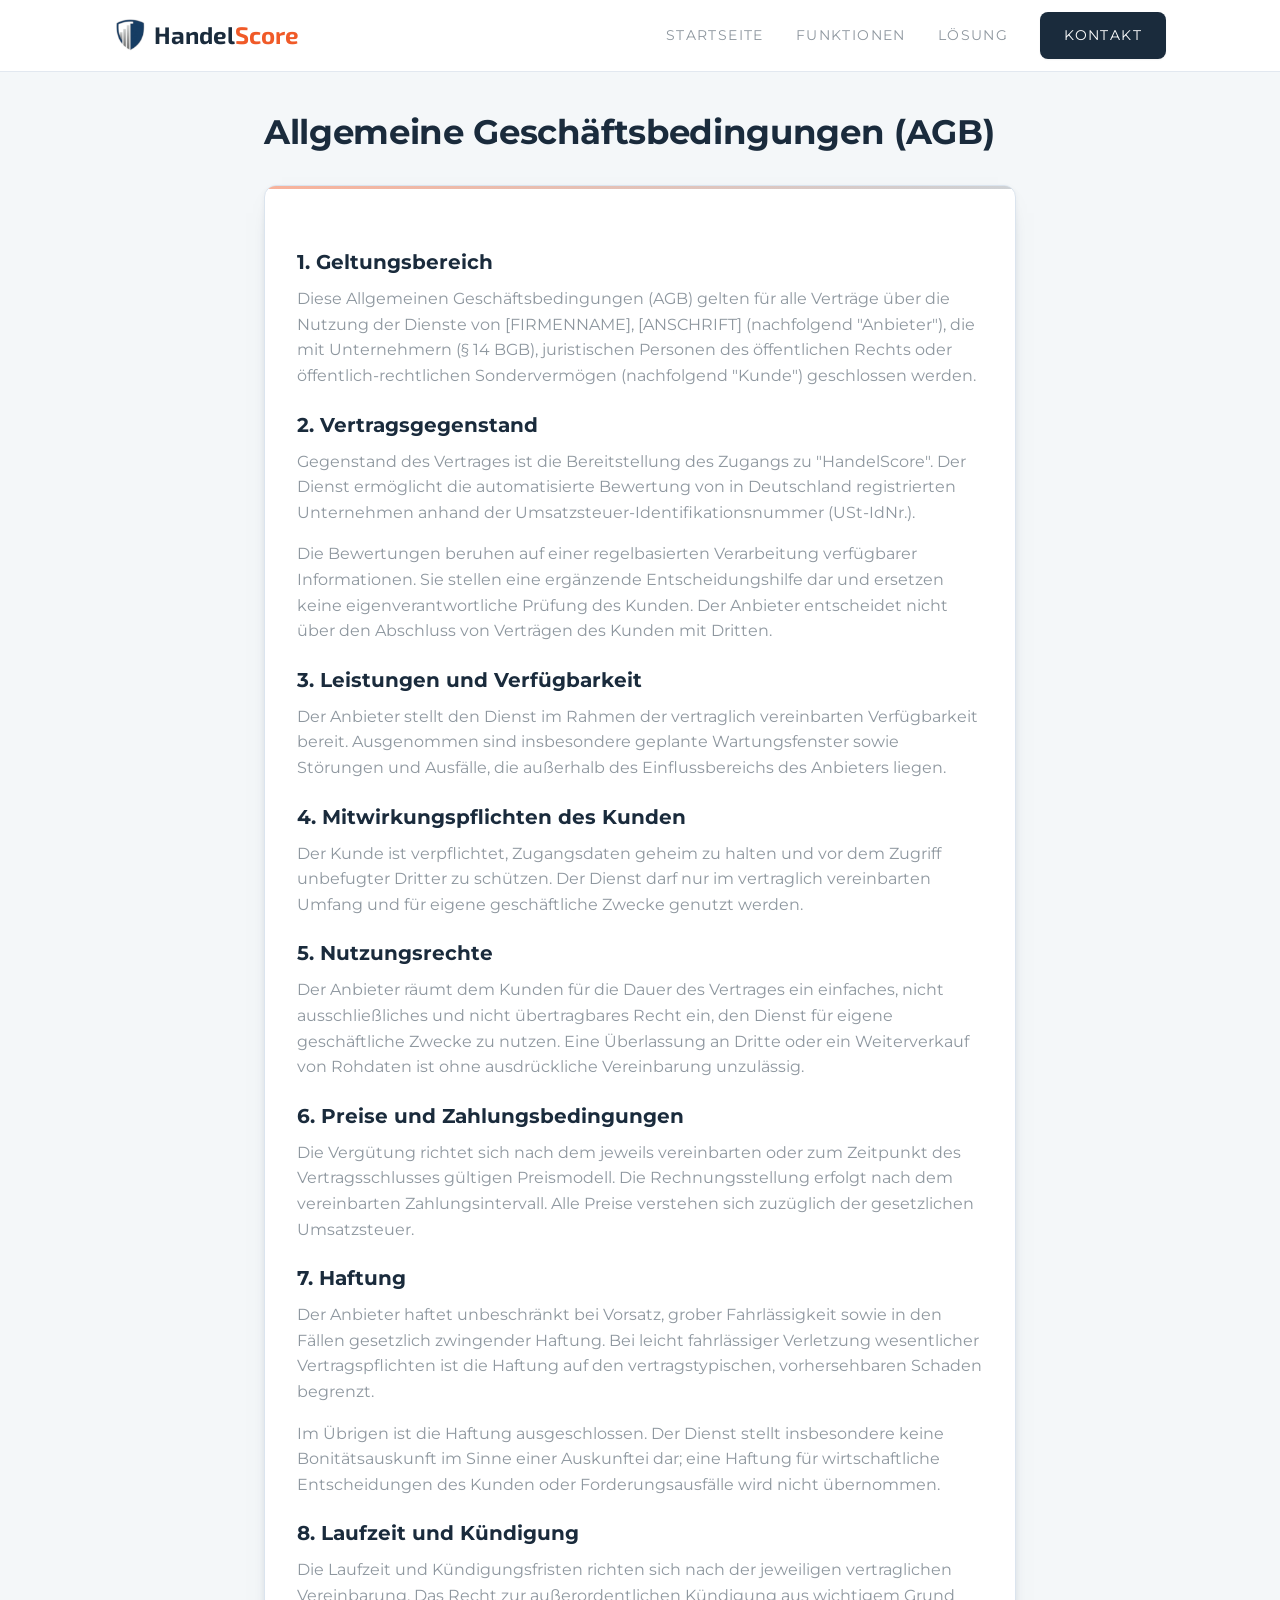
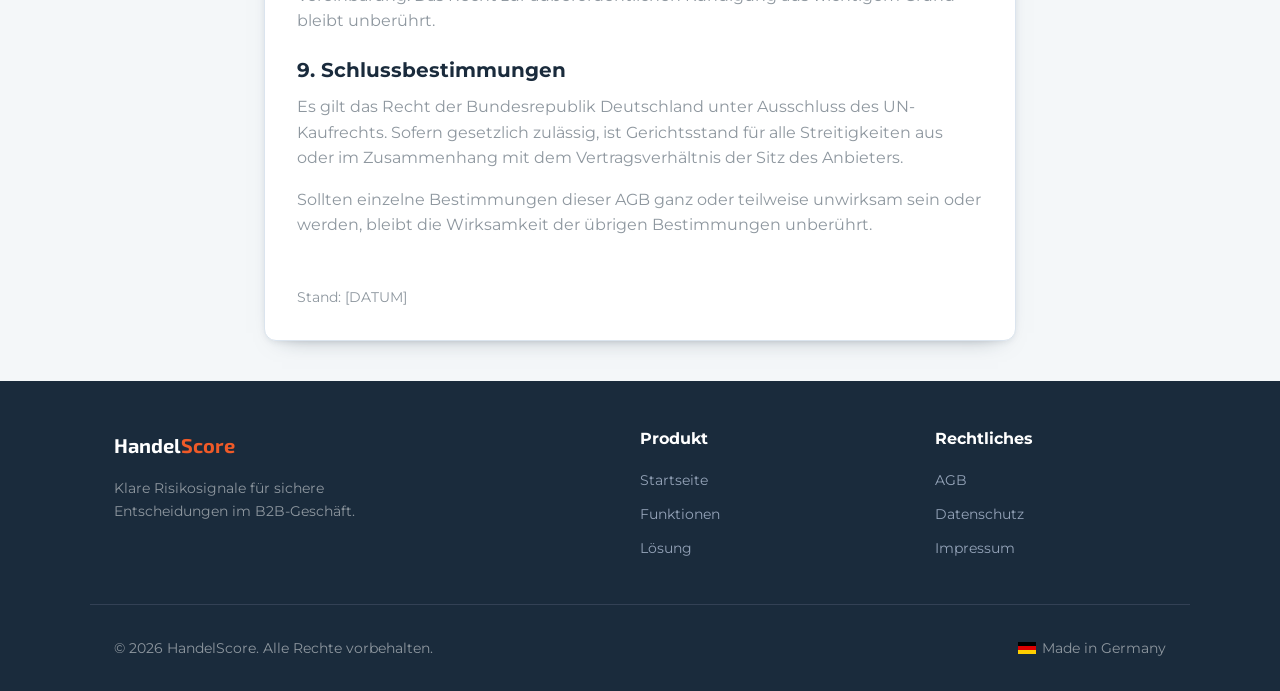
==== agb.html @ fda83859 "Added main content" ====
﻿<!DOCTYPE html>
<html lang="de">

<head>
    <meta charset="UTF-8">
    <meta name="viewport" content="width=device-width, initial-scale=1.0">
    <title>Allgemeine Geschäftsbedingungen | HandelScore</title>
    <link rel="icon" href="favicon.ico" type="image/x-icon">
    <meta name="robots" content="noindex, nofollow">
    <link rel="preconnect" href="https://fonts.googleapis.com">
    <link rel="preconnect" href="https://fonts.gstatic.com" crossorigin>
    <link href="https://fonts.googleapis.com/css2?family=Exo+2:wght@700&family=Montserrat:wght@400;600&display=swap"
        rel="stylesheet">
    <link rel="stylesheet" href="assets/styles.css">
</head>

<body>
    <header class="header">
        <div class="container nav-container">
            <a href="index.html" class="logo">
                <img src="assets/img/logo/logo_bg_m.png" alt="" aria-hidden="true"
                     onerror="this.src=''; this.alt='HandelScore Logo';">
                <span>Handel<span class="brand-accent">Score</span></span>
            </a>
            <nav class="nav-links">
                <a href="index.html">Startseite</a>
                <a href="funktionen.html">Funktionen</a>
                <a href="loesung.html">Lösung</a>
                <a href="kontakt.html" class="btn btn-primary" style="color: white;">Kontakt</a>
            </nav>
        </div>
    </header>

    <main class="container section" style="max-width: 800px;">
        <h1 style="margin-bottom: 2rem; font-size: clamp(1.65rem, 1.9vw + 0.95rem, 2.15rem);">Allgemeine Geschäftsbedingungen (AGB)</h1>

        <div class="card" style="padding: 2rem; background: var(--bg-surface);">

            <h3 style="margin-top: 2rem;">1. Geltungsbereich</h3>
            <p>Diese Allgemeinen Geschäftsbedingungen (AGB) gelten für alle Verträge über die Nutzung der Dienste von
                [FIRMENNAME], [ANSCHRIFT] (nachfolgend "Anbieter"), die mit Unternehmern (§ 14 BGB), juristischen
                Personen des öffentlichen Rechts oder öffentlich-rechtlichen Sondervermögen (nachfolgend "Kunde")
                geschlossen werden.</p>

            <h3 style="margin-top: 1.5rem;">2. Vertragsgegenstand</h3>
            <p>Gegenstand des Vertrages ist die Bereitstellung des Zugangs zu "HandelScore". Der Dienst ermöglicht die
                automatisierte Bewertung von in Deutschland registrierten Unternehmen anhand der
                Umsatzsteuer-Identifikationsnummer (USt-IdNr.).</p>
            <p>Die Bewertungen beruhen auf einer regelbasierten Verarbeitung verfügbarer Informationen. Sie stellen
                eine ergänzende Entscheidungshilfe dar und ersetzen keine eigenverantwortliche Prüfung des Kunden. Der
                Anbieter entscheidet nicht über den Abschluss von Verträgen des Kunden mit Dritten.</p>

            <h3 style="margin-top: 1.5rem;">3. Leistungen und Verfügbarkeit</h3>
            <p>Der Anbieter stellt den Dienst im Rahmen der vertraglich vereinbarten Verfügbarkeit bereit.
                Ausgenommen sind insbesondere geplante Wartungsfenster sowie Störungen und Ausfälle, die außerhalb des
                Einflussbereichs des Anbieters liegen.</p>

            <h3 style="margin-top: 1.5rem;">4. Mitwirkungspflichten des Kunden</h3>
            <p>Der Kunde ist verpflichtet, Zugangsdaten geheim zu halten und vor dem Zugriff unbefugter Dritter zu
                schützen. Der Dienst darf nur im vertraglich vereinbarten Umfang und für eigene geschäftliche Zwecke
                genutzt werden.</p>

            <h3 style="margin-top: 1.5rem;">5. Nutzungsrechte</h3>
            <p>Der Anbieter räumt dem Kunden für die Dauer des Vertrages ein einfaches, nicht ausschließliches und
                nicht übertragbares Recht ein, den Dienst für eigene geschäftliche Zwecke zu nutzen. Eine Überlassung
                an Dritte oder ein Weiterverkauf von Rohdaten ist ohne ausdrückliche Vereinbarung unzulässig.</p>

            <h3 style="margin-top: 1.5rem;">6. Preise und Zahlungsbedingungen</h3>
            <p>Die Vergütung richtet sich nach dem jeweils vereinbarten oder zum Zeitpunkt des Vertragsschlusses
                gültigen Preismodell. Die Rechnungsstellung erfolgt nach dem vereinbarten Zahlungsintervall. Alle
                Preise verstehen sich zuzüglich der gesetzlichen Umsatzsteuer.</p>

            <h3 style="margin-top: 1.5rem;">7. Haftung</h3>
            <p>Der Anbieter haftet unbeschränkt bei Vorsatz, grober Fahrlässigkeit sowie in den Fällen gesetzlich
                zwingender Haftung. Bei leicht fahrlässiger Verletzung wesentlicher Vertragspflichten ist die Haftung
                auf den vertragstypischen, vorhersehbaren Schaden begrenzt.</p>
            <p>Im Übrigen ist die Haftung ausgeschlossen. Der Dienst stellt insbesondere keine Bonitätsauskunft im
                Sinne einer Auskunftei dar; eine Haftung für wirtschaftliche Entscheidungen des Kunden oder
                Forderungsausfälle wird nicht übernommen.</p>

            <h3 style="margin-top: 1.5rem;">8. Laufzeit und Kündigung</h3>
            <p>Die Laufzeit und Kündigungsfristen richten sich nach der jeweiligen vertraglichen Vereinbarung. Das
                Recht zur außerordentlichen Kündigung aus wichtigem Grund bleibt unberührt.</p>

            <h3 style="margin-top: 1.5rem;">9. Schlussbestimmungen</h3>
            <p>Es gilt das Recht der Bundesrepublik Deutschland unter Ausschluss des UN-Kaufrechts. Sofern gesetzlich
                zulässig, ist Gerichtsstand für alle Streitigkeiten aus oder im Zusammenhang mit dem Vertragsverhältnis
                der Sitz des Anbieters.</p>
            <p>Sollten einzelne Bestimmungen dieser AGB ganz oder teilweise unwirksam sein oder werden, bleibt die
                Wirksamkeit der übrigen Bestimmungen unberührt.</p>

            <p style="margin-top: 3rem; color: var(--text-muted); font-size: 0.875rem;">Stand: [DATUM]</p>
        </div>
    </main>

    <footer class="footer">
        <div class="container footer-grid">
            <div>
                <a href="index.html" class="footer-logo">
                    <span>Handel<span class="brand-accent">Score</span></span>
                </a>
                <p style="max-width: 300px;">Klare Risikosignale für sichere Entscheidungen im B2B-Geschäft.</p>
            </div>
            <div>
                <h4>Produkt</h4>
                <ul>
                    <li><a href="index.html">Startseite</a></li>
                    <li><a href="funktionen.html">Funktionen</a></li>
                    <li><a href="loesung.html">Lösung</a></li>
                </ul>
            </div>
            <div>
                <h4>Rechtliches</h4>
                <ul>
                    <li><a href="agb.html">AGB</a></li>
                    <li><a href="datenschutz.html">Datenschutz</a></li>
                    <li><a href="impressum.html">Impressum</a></li>
                </ul>
            </div>
        </div>
        <div class="container footer-bottom">
            <div>&copy; 2026 HandelScore. Alle Rechte vorbehalten.</div>
            <div style="display: inline-flex; align-items: center; gap: 0.35rem;"><img src="assets/img/logo/flag-de.svg" alt="Deutschland" style="width: 18px; height: 12px; display: inline-block; flex: 0 0 auto;">Made in Germany</div>
        </div>
    </footer>
<script src="assets/script.js" defer></script>
</body>

</html>
---- assets/styles.css ----
:root {
  /* Brand Colors */
  --bg-page: #f4f7f9;
  --bg-surface: #ffffff;
  --text-main: #1a2b3c;
  --text-muted: #8e979f;

  --primary-color: #1a2b3c;
  --primary-light: #2c445e;

  --accent-color: #f05a28;
  --accent-hover: #d94b1e;

  --border-color: #e2e8f0;

  /* Status Colors */
  --color-green: #10b981;
  --color-yellow: #f59e0b;
  --color-red: #ef4444;
  --color-gray: #94a3b8;

  /* Typography */
  --font-heading: 'Exo 2', system-ui, sans-serif;
  --font-sans: 'Montserrat', system-ui, -apple-system, sans-serif;
  --font-mono: ui-monospace, SFMono-Regular, Menlo, Monaco, Consolas, "Liberation Mono", "Courier New", monospace;

  --max-w-container: 1100px;
  --radius-sm: 6px;
  --radius-md: 8px;
  --radius-lg: 12px;
  --shadow-sm: 0 1px 2px 0 rgb(0 0 0 / 0.05);
  --shadow-md: 0 4px 6px -1px rgb(0 0 0 / 0.1), 0 2px 4px -2px rgb(0 0 0 / 0.1);
  --shadow-lg: 0 10px 15px -3px rgb(0 0 0 / 0.1), 0 4px 6px -4px rgb(0 0 0 / 0.1);
  --header-height: 72px;
}

/* Base resets & Typography */
* {
  box-sizing: border-box;
  margin: 0;
  padding: 0;
}

body {
  font-family: var(--font-sans);
  font-weight: 400;
  background-color: var(--bg-page);
  color: var(--text-main);
  line-height: 1.6;
  -webkit-font-smoothing: antialiased;
  -moz-osx-font-smoothing: grayscale;
  min-height: 100vh;
  display: flex;
  flex-direction: column;
}

body > main {
  flex: 1 0 auto;
}

a {
  color: var(--accent-color);
  text-decoration: none;
  transition: color 0.2s;
}

a:hover {
  color: var(--accent-hover);
}

ul {
  list-style: none;
}

img {
  max-width: 100%;
  height: auto;
  display: block;
}

h1,
h2,
h3,
h4 {
  color: var(--primary-color);
  font-weight: 700;
  line-height: 1.2;
  margin-bottom: 1rem;
}

h1 {
  font-size: clamp(2.25rem, 4vw + 1rem, 3.5rem);
  letter-spacing: -0.01em;
}

h2 {
  font-size: clamp(1.75rem, 3vw + 0.5rem, 2.5rem);
  letter-spacing: -0.01em;
  margin-bottom: 2rem;
}

h3 {
  font-size: 1.25rem;
  letter-spacing: 0;
  margin-bottom: 0.75rem;
}

p {
  margin-bottom: 1rem;
  color: var(--text-muted);
}

p:last-child {
  margin-bottom: 0;
}

strong {
  color: var(--text-main);
  font-weight: 600;
}

/* Layout Utilities */
.container {
  width: 100%;
  max-width: var(--max-w-container);
  margin: 0 auto;
  padding-left: 1.5rem;
  padding-right: 1.5rem;
}

.section {
  padding-top: 2.5rem;
  padding-bottom: 2.5rem;
}

.section-alt {
  background-color: var(--bg-surface);
  border-top: 1px solid var(--border-color);
  border-bottom: 1px solid var(--border-color);
}

.text-center {
  text-align: center;
}

/* Header & Nav */
.header {
  height: var(--header-height);
  background-color: var(--bg-surface);
  border-bottom: 1px solid var(--border-color);
  position: sticky;
  top: 0;
  z-index: 100;
  display: flex;
  align-items: center;
}

.nav-container {
  display: flex;
  justify-content: space-between;
  align-items: center;
  width: 100%;
}

.logo {
  display: flex;
  align-items: center;
  gap: 0.5rem;
  font-family: var(--font-heading);
  font-weight: 700;
  font-size: 1.5rem;
  color: var(--primary-color);
}

.logo img {
  height: 32px;
  width: auto;
}

.brand-accent {
  color: var(--accent-color);
}

.logo:hover,
.logo:focus-visible {
  color: var(--primary-color);
}

.logo:hover .brand-accent,
.logo:focus-visible .brand-accent {
  color: var(--accent-color);
}

.nav-links {
  display: flex;
  gap: 2rem;
  align-items: center;
}

.nav-links a {
  color: var(--text-muted);
  font-weight: 400;
  text-transform: uppercase;
  letter-spacing: 0.1em;
  font-size: 0.875rem;
}

.nav-links a:hover,
.nav-links a.active {
  color: var(--primary-color);
}

.mobile-menu-btn {
  display: none;
  background: none;
  border: none;
  cursor: pointer;
  padding: 0.5rem;
  z-index: 101;
}

.mobile-menu-btn .bar {
  display: block;
  width: 25px;
  height: 3px;
  margin: 5px auto;
  transition: all 0.3s ease-in-out;
  background-color: var(--primary-color);
}

/* Buttons */
.btn {
  display: inline-flex;
  align-items: center;
  justify-content: center;
  padding: 0.75rem 1.5rem;
  font-weight: 500;
  border-radius: var(--radius-md);
  transition: all 0.2s ease;
  cursor: pointer;
  border: none;
  font-size: 1rem;
}

.btn-primary {
  background-color: var(--primary-color);
  color: #ffffff !important;
  box-shadow: var(--shadow-sm);
}

.btn-primary:hover {
  background-color: var(--primary-light);
  transform: translateY(-1px);
  box-shadow: var(--shadow-md);
}

.btn-outline {
  background-color: transparent;
  color: var(--primary-color) !important;
  border: 1px solid var(--border-color);
}

.btn-outline:hover {
  background-color: var(--bg-page);
  border-color: var(--text-muted);
}

.btn-group {
  display: flex;
  gap: 1rem;
  flex-wrap: wrap;
}

/* Hero Section */
.hero {
  padding-top: 50px;
  padding-bottom: 50px;
  display: grid;
  grid-template-columns: 1fr 1fr;
  gap: 4rem;
  align-items: center;
}

.hero-content p.subtitle {
  font-size: 1.25rem;
  color: var(--text-muted);
  margin-bottom: 2rem;
  max-width: 500px;
  text-transform: uppercase;
  letter-spacing: 0.08em;
  font-weight: 400;
}

.hero-content h1 {
  font-size: clamp(1.85rem, 3.1vw + 0.85rem, 2.75rem);
}

.hero-visual {
  background: var(--bg-surface);
  border: 1px solid var(--border-color);
  border-radius: var(--radius-lg);
  padding: 2rem;
  box-shadow: var(--shadow-md);
  position: relative;
  overflow: hidden;
}

.shopware-logo {
  width: 400px;
  height: auto;
  display: block;
  margin: 0 auto 1rem auto;
}

.shopware-plugin-text {
  margin: 0;
  font-size: 0.95rem;
  line-height: 1.4;
  color: var(--text-main);
  text-align: center;
  max-width: 460px;
  margin-left: auto;
  margin-right: auto;
}

/* Mock Graphics inside Hero */
.hero-graphic-row {
  display: flex;
  align-items: center;
  gap: 1rem;
  margin-bottom: 1rem;
  padding-bottom: 1rem;
  border-bottom: 1px solid var(--border-color);
}

.hero-graphic-row:last-child {
  margin-bottom: 0;
  padding-bottom: 0;
  border-bottom: none;
}

.badge {
  display: inline-flex;
  align-items: center;
  padding: 0.25rem 0.5rem;
  border-radius: var(--radius-sm);
  font-size: 0.75rem;
  font-weight: 600;
  text-transform: uppercase;
  letter-spacing: 0.05em;
}

.badge-green {
  background-color: rgba(16, 185, 129, 0.1);
  color: var(--color-green);
}

.badge-yellow {
  background-color: rgba(245, 158, 11, 0.1);
  color: var(--color-yellow);
}

.badge-red {
  background-color: rgba(239, 68, 68, 0.1);
  color: var(--color-red);
}

/* Cards & Grids */
.grid-3 {
  display: grid;
  grid-template-columns: repeat(3, 1fr);
  gap: 2rem;
}

.grid-2 {
  display: grid;
  grid-template-columns: repeat(2, 1fr);
  gap: 2rem;
}

.feature-example-grid,
.contact-grid {
  gap: 4rem;
}

.card {
  position: relative;
  overflow: hidden;
  background: linear-gradient(180deg, #ffffff 0%, #fbfdff 100%);
  border: 1px solid #dbe4ee;
  border-radius: var(--radius-lg);
  padding: 2rem;
  box-shadow: 0 10px 24px -18px rgb(26 43 60 / 55%), 0 2px 8px -4px rgb(26 43 60 / 18%);
  transition: box-shadow 0.25s ease, border-color 0.25s ease, background 0.25s ease;
}

.card::before {
  content: "";
  position: absolute;
  top: 0;
  left: 0;
  right: 0;
  height: 3px;
  background: linear-gradient(90deg, rgba(240, 90, 40, 0.55), rgba(26, 43, 60, 0.25));
  opacity: 0.85;
}

.card:hover {
  border-color: #c7d4e2;
  box-shadow: 0 14px 30px -20px rgb(26 43 60 / 60%), 0 4px 10px -6px rgb(26 43 60 / 22%);
}

/* How it works */
.steps {
  display: flex;
  flex-direction: column;
  gap: 1.5rem;
  position: relative;
}

.step {
  display: flex;
  gap: 1.5rem;
  align-items: flex-start;
}

.step-number {
  flex-shrink: 0;
  width: 2.5rem;
  height: 2.5rem;
  border-radius: 50%;
  background: var(--primary-color);
  color: white;
  display: flex;
  align-items: center;
  justify-content: center;
  font-weight: 600;
  font-size: 1rem;
}

/* Code Blocks */
.code-block {
  background: #1e293b;
  color: #f8fafc;
  padding: 1.5rem;
  border-radius: var(--radius-md);
  font-family: var(--font-mono);
  font-size: 0.875rem;
  overflow-x: auto;
  line-height: 1.5;
}

.code-block code {
  white-space: pre;
}

/* Footer */
.footer {
  background-color: var(--primary-color);
  color: var(--text-muted);
  padding: 3rem 0 2rem;
  font-size: 0.875rem;
  margin-top: auto;
}

.footer p {
  color: inherit;
}

.footer-grid {
  display: grid;
  grid-template-columns: 2fr 1fr 1fr;
  gap: 4rem;
  margin-bottom: 2rem;
}

.footer-logo {
  font-family: var(--font-heading);
  font-size: 1.25rem;
  font-weight: 700;
  color: white;
  display: flex;
  align-items: center;
  gap: 0.5rem;
  margin-bottom: 1rem;
}

.footer-logo:hover,
.footer-logo:focus-visible {
  color: white;
}

.footer-logo:hover .brand-accent,
.footer-logo:focus-visible .brand-accent {
  color: var(--accent-color);
}

/* Basic invert for light logos */
.footer h4 {
  color: white;
  margin-bottom: 1.25rem;
  font-size: 1rem;
}

.footer ul li {
  margin-bottom: 0.75rem;
}

.footer ul a {
  color: #94a3b8;
}

.footer ul a:hover {
  color: white;
}

.footer-bottom {
  border-top: 1px solid #334155;
  padding-top: 2rem;
  display: flex;
  justify-content: space-between;
  align-items: center;
}

/* Responsive */
@media (max-width: 768px) {

  .header {
    height: auto;
    padding: 0.75rem 0;
  }

  .nav-container {
    flex-direction: row;
    justify-content: space-between;
    align-items: center;
    position: relative;
  }

  /* Layout Spacing */
  .section {
    padding-top: 1.5rem;
    padding-bottom: 1.5rem;
  }

  .container {
    padding-left: 1rem;
    padding-right: 1rem;
  }

  /* Typography */
  h1 {
    font-size: 2rem;
    margin-bottom: 0.75rem;
  }

  h2 {
    font-size: 1.5rem;
    margin-bottom: 1.5rem;
  }

  .hero-content p.subtitle {
    font-size: 1rem;
    margin-bottom: 1.5rem;
  }

  /* Hero & Flow */
  .hero {
    grid-template-columns: 1fr;
    gap: 2rem;
    padding-top: 30px;
    padding-bottom: 30px;
  }

  .hero-visual {
    padding: 1.5rem;
    width: auto;
  }

  /* Grids & Cards */
  .grid-3 {
    grid-template-columns: 1fr;
    gap: 1.5rem;
  }

  .grid-2 {
    grid-template-columns: 1fr;
    gap: 1.5rem;
  }

  .card {
    padding: 1.5rem;
  }

  /* Buttons */
  .btn-group {
    flex-direction: column;
    width: 100%;
    gap: 0.75rem;
  }

  .btn-group .btn {
    width: 100%;
  }

  /* Code Blocks */
  .code-block {
    padding: 1rem;
    font-size: 0.75rem;
  }

  /* Footer */
  .footer {
    padding: 1.5rem 0 1.5rem;
  }

  .footer-grid {
    grid-template-columns: 1fr;
    gap: 2rem;
    text-align: left;
    margin-bottom: 2rem;
  }

  .footer-logo {
    justify-content: flex-start;
  }

  .footer-bottom {
    flex-direction: column;
    gap: 1rem;
    text-align: center;
  }

  .mobile-menu-btn {
    display: block;
  }

  .mobile-menu-btn.is-active .bar:nth-child(2) {
    opacity: 0;
  }

  .mobile-menu-btn.is-active .bar:nth-child(1) {
    transform: translateY(8px) rotate(45deg);
  }

  .mobile-menu-btn.is-active .bar:nth-child(3) {
    transform: translateY(-8px) rotate(-45deg);
  }

  .nav-links {
    display: none;
    width: 100%;
    flex-direction: column;
    position: absolute;
    top: 100%;
    left: 0;
    background-color: var(--bg-surface);
    padding: 1rem;
    box-shadow: 0 4px 6px -1px rgb(0 0 0 / 0.1);
    z-index: 99;
  }

  .nav-links.nav-open {
    display: flex;
  }

  .nav-links a {
    font-size: 1rem;
    letter-spacing: 0.05em;
    padding: 0.75rem 0;
    text-align: center;
    border-bottom: 1px solid var(--border-color);
  }

  .nav-links a:not(.btn):last-of-type {
    border-bottom: none;
  }

  .nav-links .btn {
    width: 100%;
    padding: 0.75rem 0;
    font-size: 1rem;
    margin-top: 0.5rem;
    text-align: center;
  }

  .feature-example-grid,
  .contact-grid {
    gap: 1.5rem;
  }
}
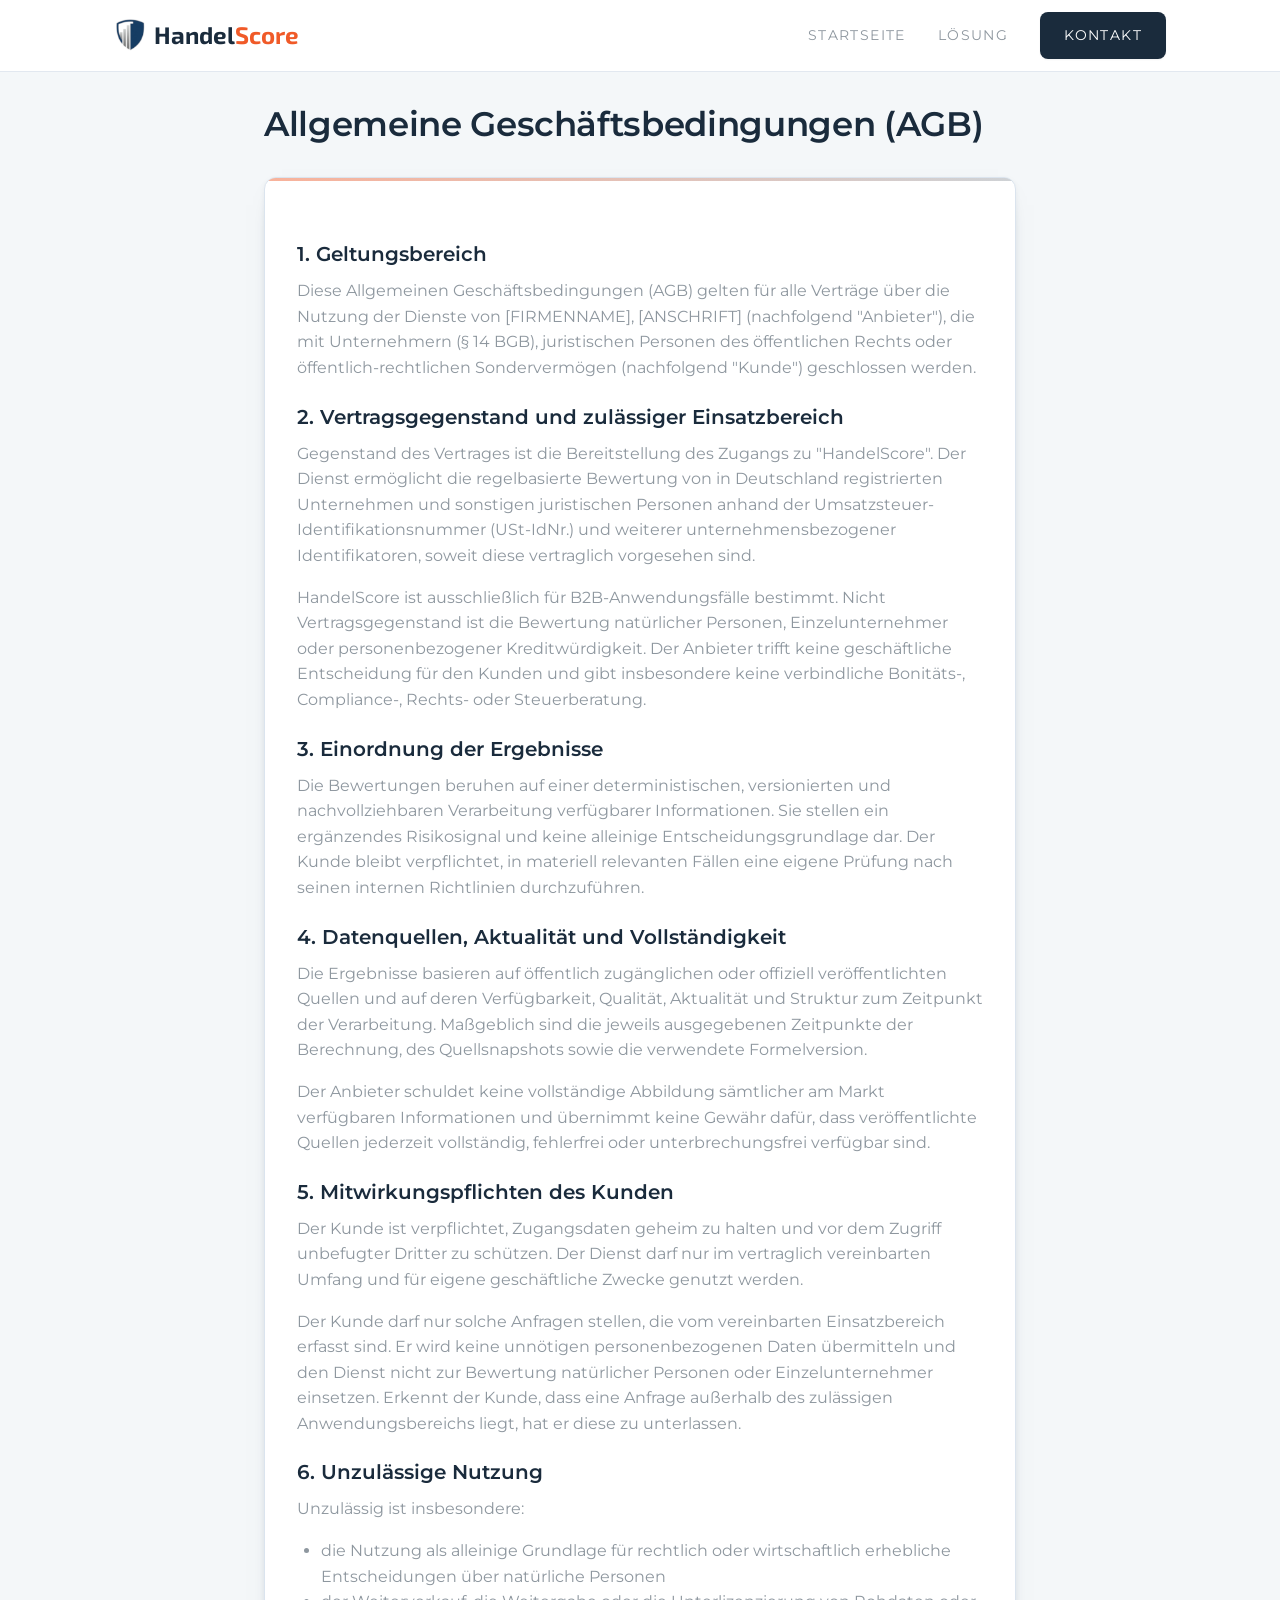
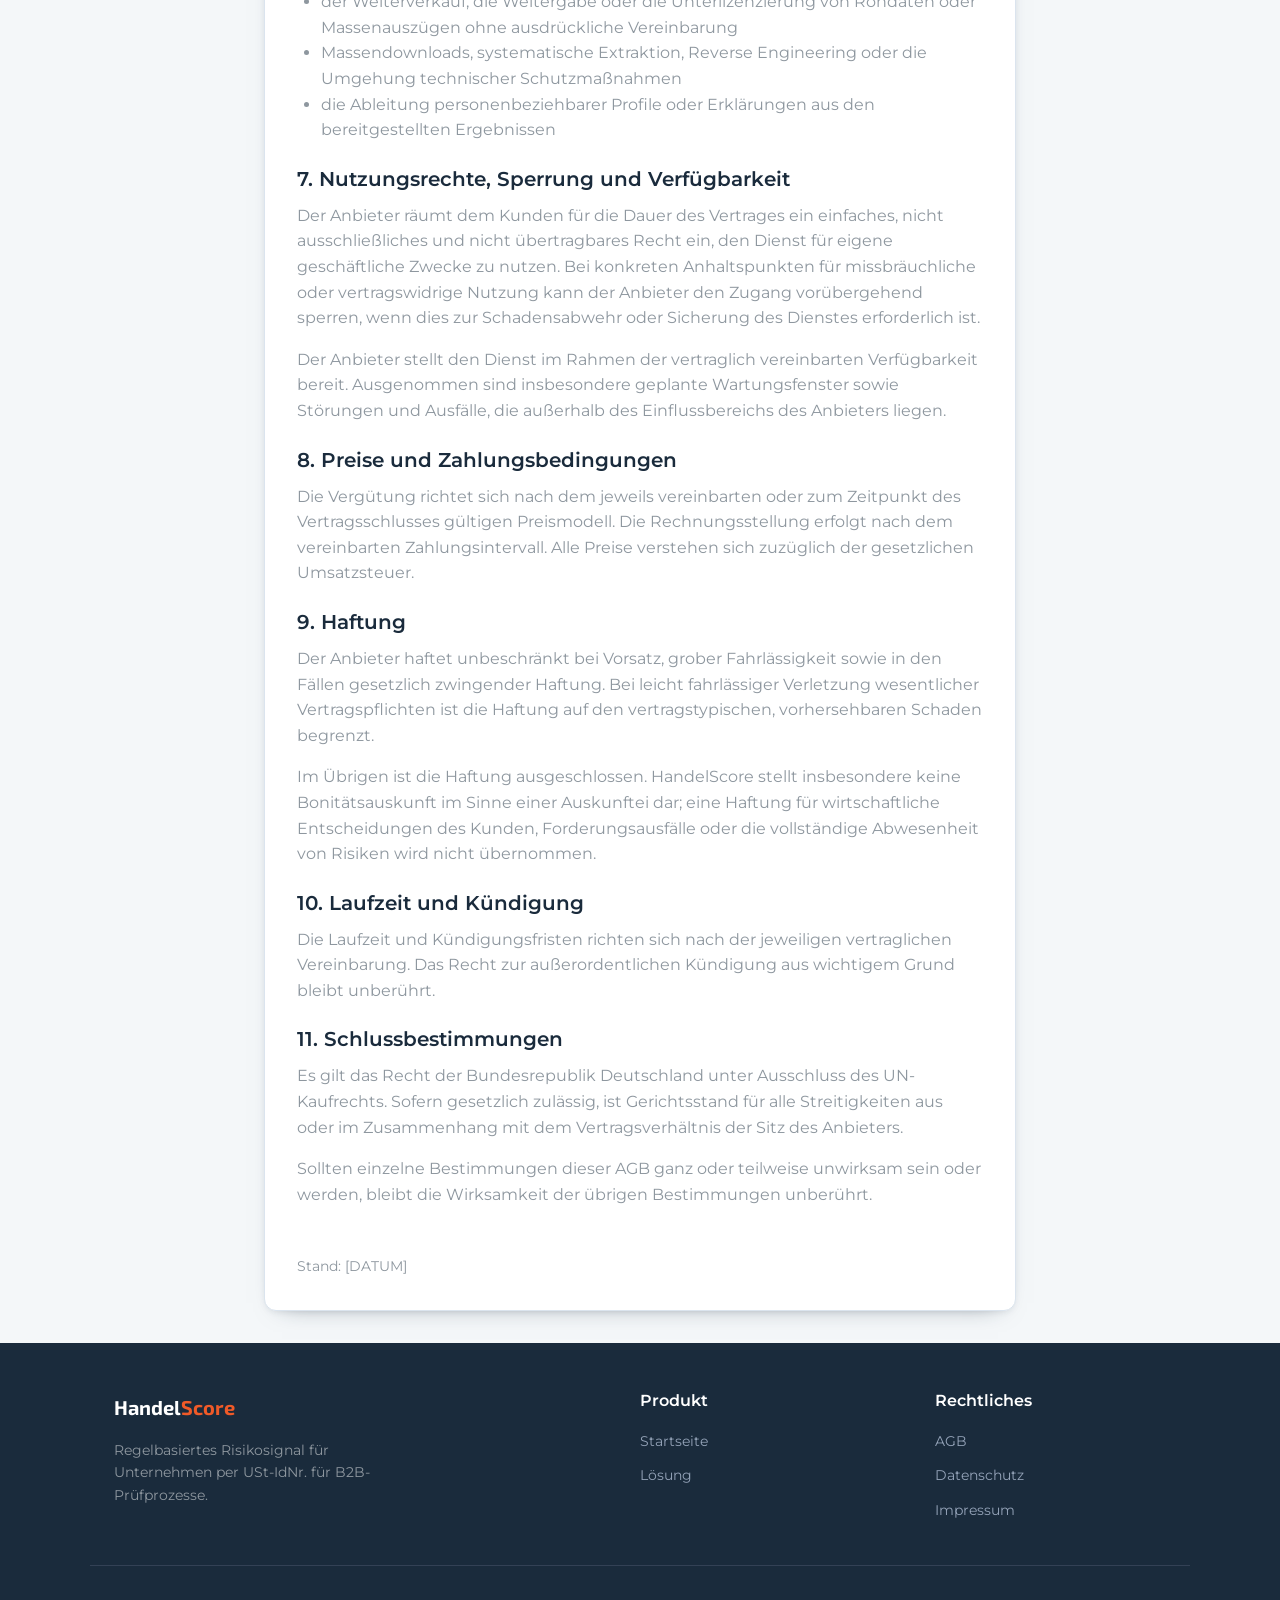
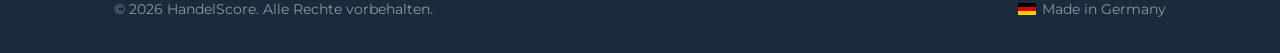
==== commit 1cdab1e6: "Optimize content" ====
--- a/agb.html
+++ b/agb.html
@@ -1,5 +1,5 @@
 ﻿<!DOCTYPE html>
-<html lang="de">
+<html lang="de-DE">
 
 <head>
     <meta charset="UTF-8">
@@ -7,29 +7,11 @@
     <title>Allgemeine Geschäftsbedingungen | HandelScore</title>
     <link rel="icon" href="favicon.ico" type="image/x-icon">
     <meta name="robots" content="noindex, nofollow">
-    <link rel="preconnect" href="https://fonts.googleapis.com">
-    <link rel="preconnect" href="https://fonts.gstatic.com" crossorigin>
-    <link href="https://fonts.googleapis.com/css2?family=Exo+2:wght@700&family=Montserrat:wght@400;600&display=swap"
-        rel="stylesheet">
     <link rel="stylesheet" href="assets/styles.css">
 </head>
 
-<body>
-    <header class="header">
-        <div class="container nav-container">
-            <a href="index.html" class="logo">
-                <img src="assets/img/logo/logo_bg_m.png" alt="" aria-hidden="true"
-                     onerror="this.src=''; this.alt='HandelScore Logo';">
-                <span>Handel<span class="brand-accent">Score</span></span>
-            </a>
-            <nav class="nav-links">
-                <a href="index.html">Startseite</a>
-                <a href="funktionen.html">Funktionen</a>
-                <a href="loesung.html">Lösung</a>
-                <a href="kontakt.html" class="btn btn-primary" style="color: white;">Kontakt</a>
-            </nav>
-        </div>
-    </header>
+<body data-page="legal">
+    <div data-site-header></div>
 
     <main class="container section" style="max-width: 800px;">
         <h1 style="margin-bottom: 2rem; font-size: clamp(1.65rem, 1.9vw + 0.95rem, 2.15rem);">Allgemeine Geschäftsbedingungen (AGB)</h1>
@@ -42,47 +24,76 @@
                 Personen des öffentlichen Rechts oder öffentlich-rechtlichen Sondervermögen (nachfolgend "Kunde")
                 geschlossen werden.</p>
 
-            <h3 style="margin-top: 1.5rem;">2. Vertragsgegenstand</h3>
+            <h3 style="margin-top: 1.5rem;">2. Vertragsgegenstand und zulässiger Einsatzbereich</h3>
             <p>Gegenstand des Vertrages ist die Bereitstellung des Zugangs zu "HandelScore". Der Dienst ermöglicht die
-                automatisierte Bewertung von in Deutschland registrierten Unternehmen anhand der
-                Umsatzsteuer-Identifikationsnummer (USt-IdNr.).</p>
-            <p>Die Bewertungen beruhen auf einer regelbasierten Verarbeitung verfügbarer Informationen. Sie stellen
-                eine ergänzende Entscheidungshilfe dar und ersetzen keine eigenverantwortliche Prüfung des Kunden. Der
-                Anbieter entscheidet nicht über den Abschluss von Verträgen des Kunden mit Dritten.</p>
+                regelbasierte Bewertung von in Deutschland registrierten Unternehmen und sonstigen juristischen
+                Personen anhand der Umsatzsteuer-Identifikationsnummer (USt-IdNr.) und weiterer unternehmensbezogener
+                Identifikatoren, soweit diese vertraglich vorgesehen sind.</p>
+            <p>HandelScore ist ausschließlich für B2B-Anwendungsfälle bestimmt. Nicht Vertragsgegenstand ist die
+                Bewertung natürlicher Personen, Einzelunternehmer oder personenbezogener Kreditwürdigkeit. Der Anbieter
+                trifft keine geschäftliche Entscheidung für den Kunden und gibt insbesondere keine verbindliche
+                Bonitäts-, Compliance-, Rechts- oder Steuerberatung.</p>
 
-            <h3 style="margin-top: 1.5rem;">3. Leistungen und Verfügbarkeit</h3>
+            <h3 style="margin-top: 1.5rem;">3. Einordnung der Ergebnisse</h3>
+            <p>Die Bewertungen beruhen auf einer deterministischen, versionierten und nachvollziehbaren Verarbeitung
+                verfügbarer Informationen. Sie stellen ein ergänzendes Risikosignal und keine alleinige
+                Entscheidungsgrundlage dar. Der Kunde bleibt verpflichtet, in materiell relevanten Fällen eine eigene
+                Prüfung nach seinen internen Richtlinien durchzuführen.</p>
+
+            <h3 style="margin-top: 1.5rem;">4. Datenquellen, Aktualität und Vollständigkeit</h3>
+            <p>Die Ergebnisse basieren auf öffentlich zugänglichen oder offiziell veröffentlichten Quellen und auf
+                deren Verfügbarkeit, Qualität, Aktualität und Struktur zum Zeitpunkt der Verarbeitung. Maßgeblich sind
+                die jeweils ausgegebenen Zeitpunkte der Berechnung, des Quellsnapshots sowie die verwendete
+                Formelversion.</p>
+            <p>Der Anbieter schuldet keine vollständige Abbildung sämtlicher am Markt verfügbaren Informationen und
+                übernimmt keine Gewähr dafür, dass veröffentlichte Quellen jederzeit vollständig, fehlerfrei oder
+                unterbrechungsfrei verfügbar sind.</p>
+
+            <h3 style="margin-top: 1.5rem;">5. Mitwirkungspflichten des Kunden</h3>
+            <p>Der Kunde ist verpflichtet, Zugangsdaten geheim zu halten und vor dem Zugriff unbefugter Dritter zu
+                schützen. Der Dienst darf nur im vertraglich vereinbarten Umfang und für eigene geschäftliche Zwecke
+                genutzt werden.</p>
+            <p>Der Kunde darf nur solche Anfragen stellen, die vom vereinbarten Einsatzbereich erfasst sind. Er wird
+                keine unnötigen personenbezogenen Daten übermitteln und den Dienst nicht zur Bewertung natürlicher
+                Personen oder Einzelunternehmer einsetzen. Erkennt der Kunde, dass eine Anfrage außerhalb des
+                zulässigen Anwendungsbereichs liegt, hat er diese zu unterlassen.</p>
+
+            <h3 style="margin-top: 1.5rem;">6. Unzulässige Nutzung</h3>
+            <p>Unzulässig ist insbesondere:</p>
+            <ul style="list-style-type: disc; margin-left: 1.5rem; margin-top: 0.5rem; color: var(--text-muted);">
+                <li>die Nutzung als alleinige Grundlage für rechtlich oder wirtschaftlich erhebliche Entscheidungen über natürliche Personen</li>
+                <li>der Weiterverkauf, die Weitergabe oder die Unterlizenzierung von Rohdaten oder Massenauszügen ohne ausdrückliche Vereinbarung</li>
+                <li>Massendownloads, systematische Extraktion, Reverse Engineering oder die Umgehung technischer Schutzmaßnahmen</li>
+                <li>die Ableitung personenbeziehbarer Profile oder Erklärungen aus den bereitgestellten Ergebnissen</li>
+            </ul>
+
+            <h3 style="margin-top: 1.5rem;">7. Nutzungsrechte, Sperrung und Verfügbarkeit</h3>
+            <p>Der Anbieter räumt dem Kunden für die Dauer des Vertrages ein einfaches, nicht ausschließliches und
+                nicht übertragbares Recht ein, den Dienst für eigene geschäftliche Zwecke zu nutzen. Bei konkreten
+                Anhaltspunkten für missbräuchliche oder vertragswidrige Nutzung kann der Anbieter den Zugang
+                vorübergehend sperren, wenn dies zur Schadensabwehr oder Sicherung des Dienstes erforderlich ist.</p>
             <p>Der Anbieter stellt den Dienst im Rahmen der vertraglich vereinbarten Verfügbarkeit bereit.
                 Ausgenommen sind insbesondere geplante Wartungsfenster sowie Störungen und Ausfälle, die außerhalb des
                 Einflussbereichs des Anbieters liegen.</p>
 
-            <h3 style="margin-top: 1.5rem;">4. Mitwirkungspflichten des Kunden</h3>
-            <p>Der Kunde ist verpflichtet, Zugangsdaten geheim zu halten und vor dem Zugriff unbefugter Dritter zu
-                schützen. Der Dienst darf nur im vertraglich vereinbarten Umfang und für eigene geschäftliche Zwecke
-                genutzt werden.</p>
-
-            <h3 style="margin-top: 1.5rem;">5. Nutzungsrechte</h3>
-            <p>Der Anbieter räumt dem Kunden für die Dauer des Vertrages ein einfaches, nicht ausschließliches und
-                nicht übertragbares Recht ein, den Dienst für eigene geschäftliche Zwecke zu nutzen. Eine Überlassung
-                an Dritte oder ein Weiterverkauf von Rohdaten ist ohne ausdrückliche Vereinbarung unzulässig.</p>
-
-            <h3 style="margin-top: 1.5rem;">6. Preise und Zahlungsbedingungen</h3>
+            <h3 style="margin-top: 1.5rem;">8. Preise und Zahlungsbedingungen</h3>
             <p>Die Vergütung richtet sich nach dem jeweils vereinbarten oder zum Zeitpunkt des Vertragsschlusses
                 gültigen Preismodell. Die Rechnungsstellung erfolgt nach dem vereinbarten Zahlungsintervall. Alle
                 Preise verstehen sich zuzüglich der gesetzlichen Umsatzsteuer.</p>
 
-            <h3 style="margin-top: 1.5rem;">7. Haftung</h3>
+            <h3 style="margin-top: 1.5rem;">9. Haftung</h3>
             <p>Der Anbieter haftet unbeschränkt bei Vorsatz, grober Fahrlässigkeit sowie in den Fällen gesetzlich
                 zwingender Haftung. Bei leicht fahrlässiger Verletzung wesentlicher Vertragspflichten ist die Haftung
                 auf den vertragstypischen, vorhersehbaren Schaden begrenzt.</p>
-            <p>Im Übrigen ist die Haftung ausgeschlossen. Der Dienst stellt insbesondere keine Bonitätsauskunft im
-                Sinne einer Auskunftei dar; eine Haftung für wirtschaftliche Entscheidungen des Kunden oder
-                Forderungsausfälle wird nicht übernommen.</p>
+            <p>Im Übrigen ist die Haftung ausgeschlossen. HandelScore stellt insbesondere keine Bonitätsauskunft im
+                Sinne einer Auskunftei dar; eine Haftung für wirtschaftliche Entscheidungen des Kunden,
+                Forderungsausfälle oder die vollständige Abwesenheit von Risiken wird nicht übernommen.</p>
 
-            <h3 style="margin-top: 1.5rem;">8. Laufzeit und Kündigung</h3>
+            <h3 style="margin-top: 1.5rem;">10. Laufzeit und Kündigung</h3>
             <p>Die Laufzeit und Kündigungsfristen richten sich nach der jeweiligen vertraglichen Vereinbarung. Das
                 Recht zur außerordentlichen Kündigung aus wichtigem Grund bleibt unberührt.</p>
 
-            <h3 style="margin-top: 1.5rem;">9. Schlussbestimmungen</h3>
+            <h3 style="margin-top: 1.5rem;">11. Schlussbestimmungen</h3>
             <p>Es gilt das Recht der Bundesrepublik Deutschland unter Ausschluss des UN-Kaufrechts. Sofern gesetzlich
                 zulässig, ist Gerichtsstand für alle Streitigkeiten aus oder im Zusammenhang mit dem Vertragsverhältnis
                 der Sitz des Anbieters.</p>
@@ -93,37 +104,8 @@
         </div>
     </main>
 
-    <footer class="footer">
-        <div class="container footer-grid">
-            <div>
-                <a href="index.html" class="footer-logo">
-                    <span>Handel<span class="brand-accent">Score</span></span>
-                </a>
-                <p style="max-width: 300px;">Klare Risikosignale für sichere Entscheidungen im B2B-Geschäft.</p>
-            </div>
-            <div>
-                <h4>Produkt</h4>
-                <ul>
-                    <li><a href="index.html">Startseite</a></li>
-                    <li><a href="funktionen.html">Funktionen</a></li>
-                    <li><a href="loesung.html">Lösung</a></li>
-                </ul>
-            </div>
-            <div>
-                <h4>Rechtliches</h4>
-                <ul>
-                    <li><a href="agb.html">AGB</a></li>
-                    <li><a href="datenschutz.html">Datenschutz</a></li>
-                    <li><a href="impressum.html">Impressum</a></li>
-                </ul>
-            </div>
-        </div>
-        <div class="container footer-bottom">
-            <div>&copy; 2026 HandelScore. Alle Rechte vorbehalten.</div>
-            <div style="display: inline-flex; align-items: center; gap: 0.35rem;"><img src="assets/img/logo/flag-de.svg" alt="Deutschland" style="width: 18px; height: 12px; display: inline-block; flex: 0 0 auto;">Made in Germany</div>
-        </div>
-    </footer>
-<script src="assets/script.js" defer></script>
+    <div data-site-footer></div>
+    <script src="assets/script.js" defer></script>
 </body>
 
 </html>
--- a/assets/styles.css
+++ b/assets/styles.css
@@ -1,3 +1,27 @@
+@font-face {
+  font-family: 'Exo 2';
+  font-style: normal;
+  font-weight: 700;
+  font-display: swap;
+  src: url('fonts/exo-2-700-latin.woff2') format('woff2');
+}
+
+@font-face {
+  font-family: 'Montserrat';
+  font-style: normal;
+  font-weight: 400;
+  font-display: swap;
+  src: url('fonts/montserrat-latin.woff2') format('woff2');
+}
+
+@font-face {
+  font-family: 'Montserrat';
+  font-style: normal;
+  font-weight: 600;
+  font-display: swap;
+  src: url('fonts/montserrat-latin.woff2') format('woff2');
+}
+
 :root {
   /* Brand Colors */
   --bg-page: #f4f7f9;
@@ -129,8 +153,8 @@
 }
 
 .section {
-  padding-top: 2.5rem;
-  padding-bottom: 2.5rem;
+  padding-top: 2rem;
+  padding-bottom: 2rem;
 }
 
 .section-alt {
@@ -286,13 +310,50 @@
   color: var(--text-muted);
   margin-bottom: 2rem;
   max-width: 500px;
+  font-weight: 500;
+}
+
+.hero-eyebrow {
+  display: inline-flex;
+  align-items: center;
+  gap: 0.5rem;
+  margin-bottom: 1rem;
+  padding: 0.4rem 0.8rem;
+  border: 1px solid rgba(240, 90, 40, 0.22);
+  border-radius: 999px;
+  background: rgba(240, 90, 40, 0.08);
+  color: var(--accent-color);
+  font-size: 0.8rem;
+  font-weight: 600;
+  letter-spacing: 0.08em;
   text-transform: uppercase;
-  letter-spacing: 0.08em;
-  font-weight: 400;
 }
 
 .hero-content h1 {
   font-size: clamp(1.85rem, 3.1vw + 0.85rem, 2.75rem);
+}
+
+.hero-points,
+.trust-points {
+  display: flex;
+  flex-wrap: wrap;
+  gap: 0.75rem;
+}
+
+.hero-points {
+  margin-bottom: 2rem;
+}
+
+.hero-point {
+  display: inline-flex;
+  align-items: center;
+  padding: 0.45rem 0.75rem;
+  border: 1px solid var(--border-color);
+  border-radius: 999px;
+  background: rgba(255, 255, 255, 0.72);
+  color: var(--primary-color);
+  font-size: 0.85rem;
+  font-weight: 600;
 }
 
 .hero-visual {
@@ -323,6 +384,11 @@
   margin-right: auto;
 }
 
+.trust-points {
+  justify-content: center;
+  margin-top: 1.25rem;
+}
+
 /* Mock Graphics inside Hero */
 .hero-graphic-row {
   display: flex;
@@ -365,6 +431,11 @@
   color: var(--color-red);
 }
 
+.badge-gray {
+  background-color: rgba(148, 163, 184, 0.14);
+  color: var(--color-gray);
+}
+
 /* Cards & Grids */
 .grid-3 {
   display: grid;
@@ -376,6 +447,26 @@
   display: grid;
   grid-template-columns: repeat(2, 1fr);
   gap: 2rem;
+}
+
+.pain-grid .card {
+  min-height: 100%;
+}
+
+.note-card {
+  max-width: 860px;
+  margin: 0 auto;
+  background: linear-gradient(180deg, rgba(26, 43, 60, 0.04) 0%, rgba(255, 255, 255, 0.96) 100%);
+  border-color: #cfd9e4;
+}
+
+.note-card h2 {
+  margin-bottom: 1rem;
+  font-size: clamp(1.35rem, 1.6vw + 0.9rem, 1.9rem);
+}
+
+.note-card p {
+  color: var(--text-main);
 }
 
 .feature-example-grid,
@@ -454,6 +545,83 @@
   white-space: pre;
 }
 
+/* Score Table */
+.score-table-wrap {
+  overflow-x: auto;
+  border: 1px solid #dbe4ee;
+  border-radius: var(--radius-lg);
+  background: linear-gradient(180deg, #ffffff 0%, #fbfdff 100%);
+  box-shadow: 0 10px 24px -18px rgb(26 43 60 / 55%), 0 2px 8px -4px rgb(26 43 60 / 18%);
+}
+
+.score-table {
+  width: 100%;
+  border-collapse: collapse;
+  min-width: 720px;
+}
+
+.score-table thead th {
+  background: var(--primary-color);
+  color: white;
+  text-align: left;
+  padding: 1rem 1.25rem;
+  font-size: 0.95rem;
+  font-weight: 600;
+}
+
+.score-table tbody td {
+  padding: 1rem 1.25rem;
+  border-bottom: 1px solid var(--border-color);
+  vertical-align: middle;
+}
+
+.score-table tbody tr:last-child td {
+  border-bottom: none;
+}
+
+.score-table tbody tr:nth-child(even) {
+  background: rgba(244, 247, 249, 0.55);
+}
+
+.score-support-card {
+  max-width: 760px;
+  margin: 0 auto;
+}
+
+/* Contact Form */
+.form-group {
+  margin-bottom: 1.5rem;
+}
+
+.form-label {
+  display: block;
+  margin-bottom: 0.5rem;
+  font-weight: 500;
+  color: var(--primary-color);
+}
+
+.form-control {
+  width: 100%;
+  padding: 0.75rem 1rem;
+  border: 1px solid var(--border-color);
+  border-radius: var(--radius-md);
+  background: var(--bg-page);
+  font-family: inherit;
+  color: var(--text-main);
+  transition: border-color 0.2s, box-shadow 0.2s;
+}
+
+.form-control:focus {
+  outline: none;
+  border-color: var(--accent-color);
+  box-shadow: 0 0 0 3px rgba(37, 99, 235, 0.1);
+}
+
+textarea.form-control {
+  min-height: 120px;
+  resize: vertical;
+}
+
 /* Footer */
 .footer {
   background-color: var(--primary-color);
@@ -564,6 +732,11 @@
     margin-bottom: 1.5rem;
   }
 
+  .hero-eyebrow {
+    font-size: 0.72rem;
+    letter-spacing: 0.06em;
+  }
+
   /* Hero & Flow */
   .hero {
     grid-template-columns: 1fr;
@@ -575,6 +748,17 @@
   .hero-visual {
     padding: 1.5rem;
     width: auto;
+  }
+
+  .hero-points,
+  .trust-points {
+    gap: 0.5rem;
+  }
+
+  .hero-point {
+    width: 100%;
+    justify-content: center;
+    text-align: center;
   }
 
   /* Grids & Cards */
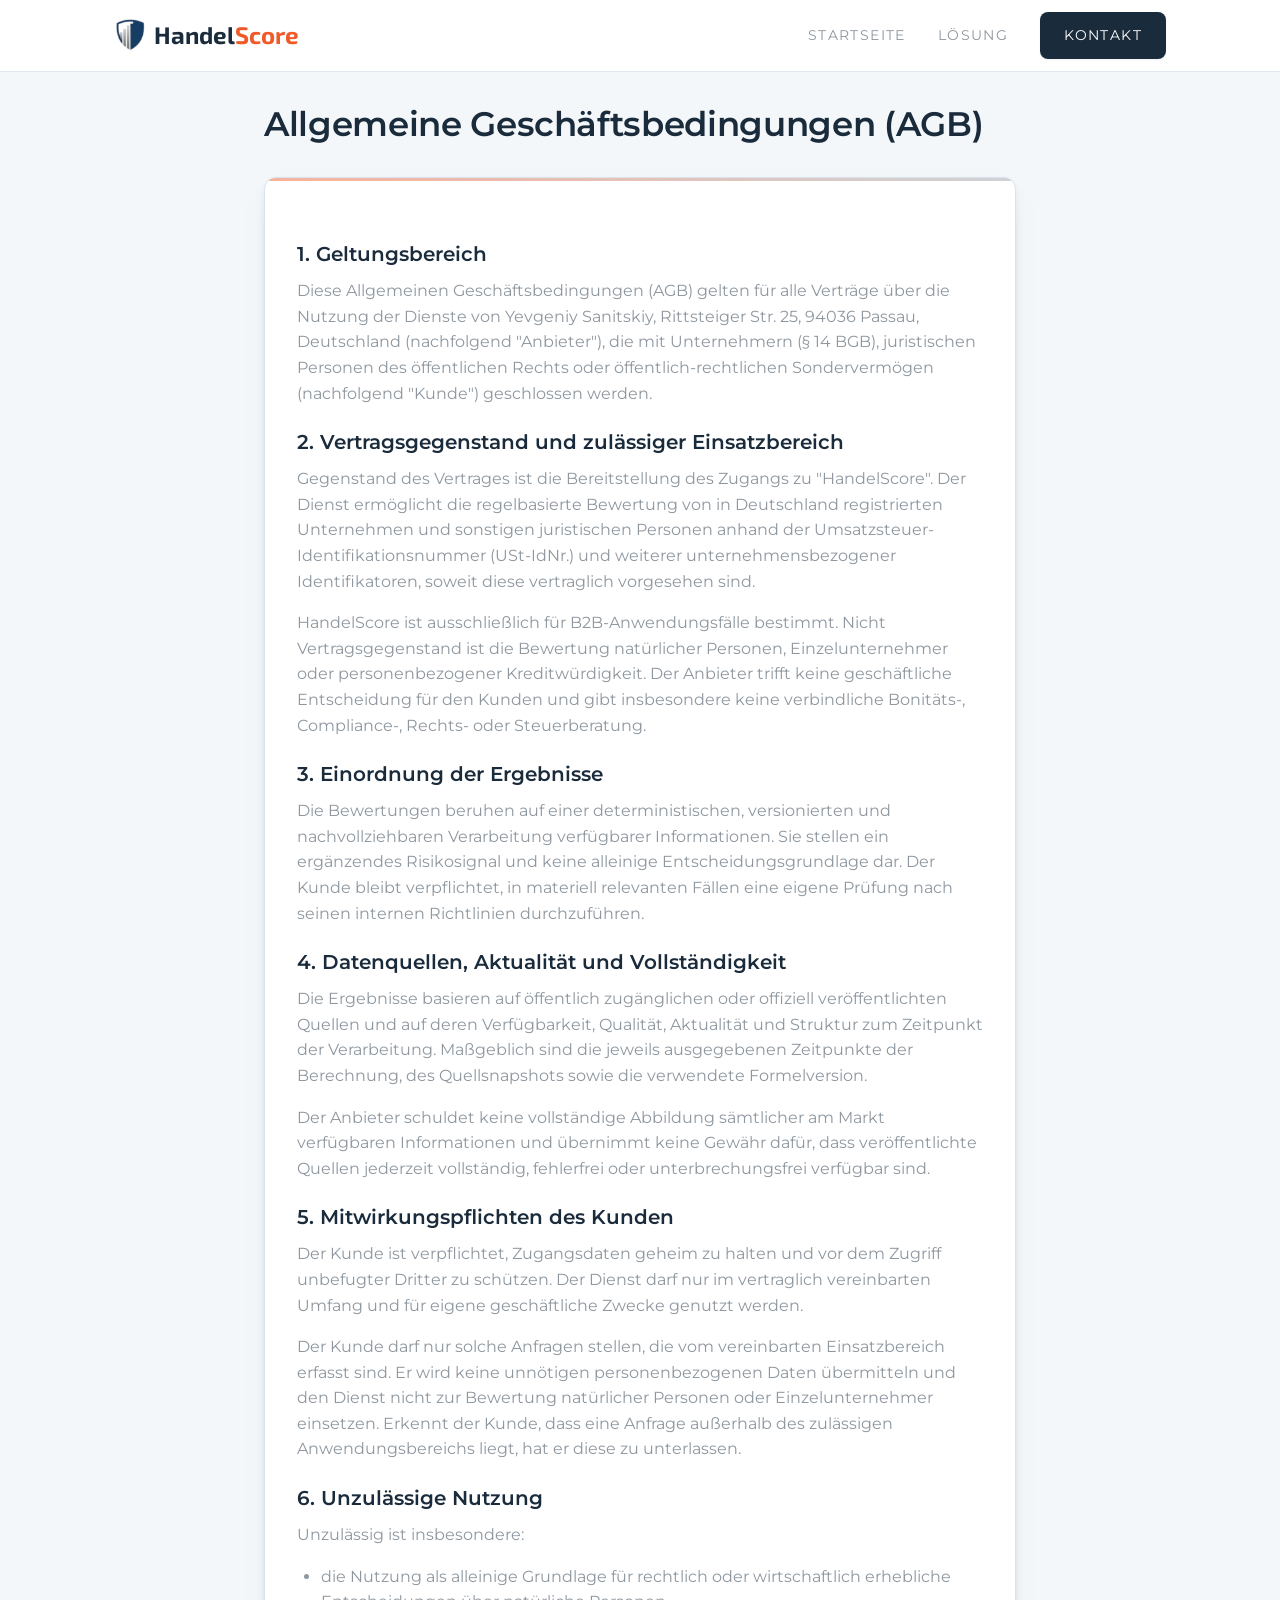
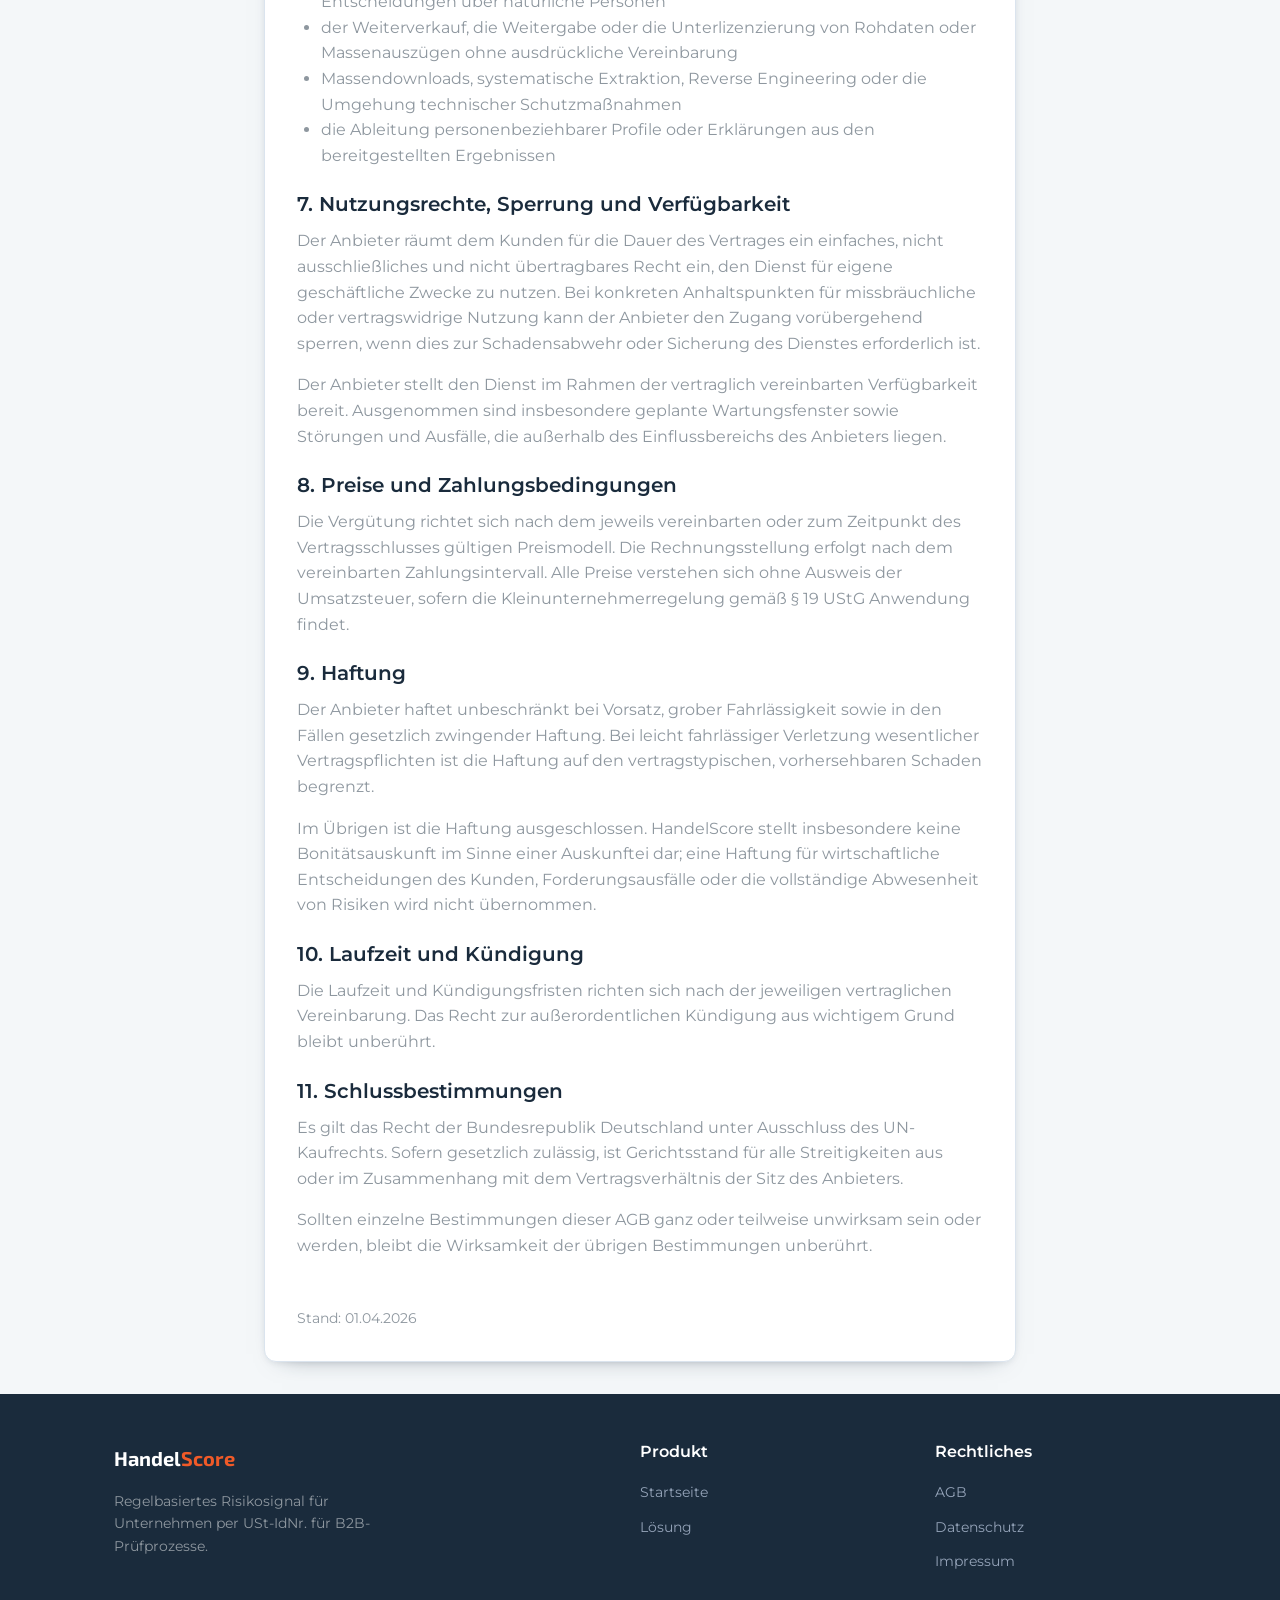
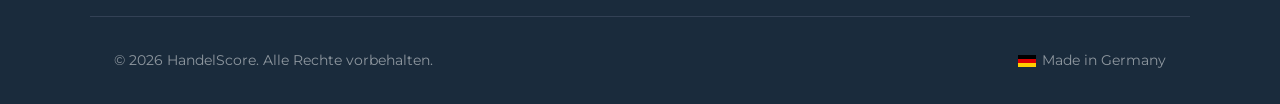
==== commit 1c24ca0b: "Update contact, legal, and business information across all pages" ====
--- a/agb.html
+++ b/agb.html
@@ -20,7 +20,7 @@
 
             <h3 style="margin-top: 2rem;">1. Geltungsbereich</h3>
             <p>Diese Allgemeinen Geschäftsbedingungen (AGB) gelten für alle Verträge über die Nutzung der Dienste von
-                [FIRMENNAME], [ANSCHRIFT] (nachfolgend "Anbieter"), die mit Unternehmern (§ 14 BGB), juristischen
+                Yevgeniy Sanitskiy, Rittsteiger Str. 25, 94036 Passau, Deutschland (nachfolgend "Anbieter"), die mit Unternehmern (§ 14 BGB), juristischen
                 Personen des öffentlichen Rechts oder öffentlich-rechtlichen Sondervermögen (nachfolgend "Kunde")
                 geschlossen werden.</p>
 
@@ -79,7 +79,7 @@
             <h3 style="margin-top: 1.5rem;">8. Preise und Zahlungsbedingungen</h3>
             <p>Die Vergütung richtet sich nach dem jeweils vereinbarten oder zum Zeitpunkt des Vertragsschlusses
                 gültigen Preismodell. Die Rechnungsstellung erfolgt nach dem vereinbarten Zahlungsintervall. Alle
-                Preise verstehen sich zuzüglich der gesetzlichen Umsatzsteuer.</p>
+                Preise verstehen sich ohne Ausweis der Umsatzsteuer, sofern die Kleinunternehmerregelung gemäß § 19 UStG Anwendung findet.</p>
 
             <h3 style="margin-top: 1.5rem;">9. Haftung</h3>
             <p>Der Anbieter haftet unbeschränkt bei Vorsatz, grober Fahrlässigkeit sowie in den Fällen gesetzlich
@@ -100,7 +100,7 @@
             <p>Sollten einzelne Bestimmungen dieser AGB ganz oder teilweise unwirksam sein oder werden, bleibt die
                 Wirksamkeit der übrigen Bestimmungen unberührt.</p>
 
-            <p style="margin-top: 3rem; color: var(--text-muted); font-size: 0.875rem;">Stand: [DATUM]</p>
+            <p style="margin-top: 3rem; color: var(--text-muted); font-size: 0.875rem;">Stand: 01.04.2026</p>
         </div>
     </main>
 
--- a/assets/styles.css
+++ b/assets/styles.css
@@ -419,21 +419,25 @@
 .badge-green {
   background-color: rgba(16, 185, 129, 0.1);
   color: var(--color-green);
+  white-space: nowrap;
 }
 
 .badge-yellow {
   background-color: rgba(245, 158, 11, 0.1);
   color: var(--color-yellow);
+  white-space: nowrap;
 }
 
 .badge-red {
   background-color: rgba(239, 68, 68, 0.1);
   color: var(--color-red);
+  white-space: nowrap;
 }
 
 .badge-gray {
   background-color: rgba(148, 163, 184, 0.14);
   color: var(--color-gray);
+  white-space: nowrap;
 }
 
 /* Cards & Grids */
@@ -586,6 +590,43 @@
 .score-support-card {
   max-width: 760px;
   margin: 0 auto;
+}
+
+.pricing-grid {
+  align-items: stretch;
+}
+
+.price-card {
+  display: flex;
+  flex-direction: column;
+}
+
+.price-value {
+  margin-bottom: 0.75rem;
+  font-family: var(--font-heading);
+  font-size: clamp(2rem, 2vw + 1.2rem, 2.75rem);
+  line-height: 1.1;
+  color: var(--primary-color);
+}
+
+.price-value span {
+  font-family: var(--font-sans);
+  font-size: 1rem;
+  font-weight: 600;
+  color: var(--text-muted);
+}
+
+.price-meta {
+  color: var(--text-main);
+  font-weight: 600;
+}
+
+.price-note {
+  font-size: 0.9rem;
+}
+
+.price-card .btn {
+  margin-top: auto;
 }
 
 /* Contact Form */
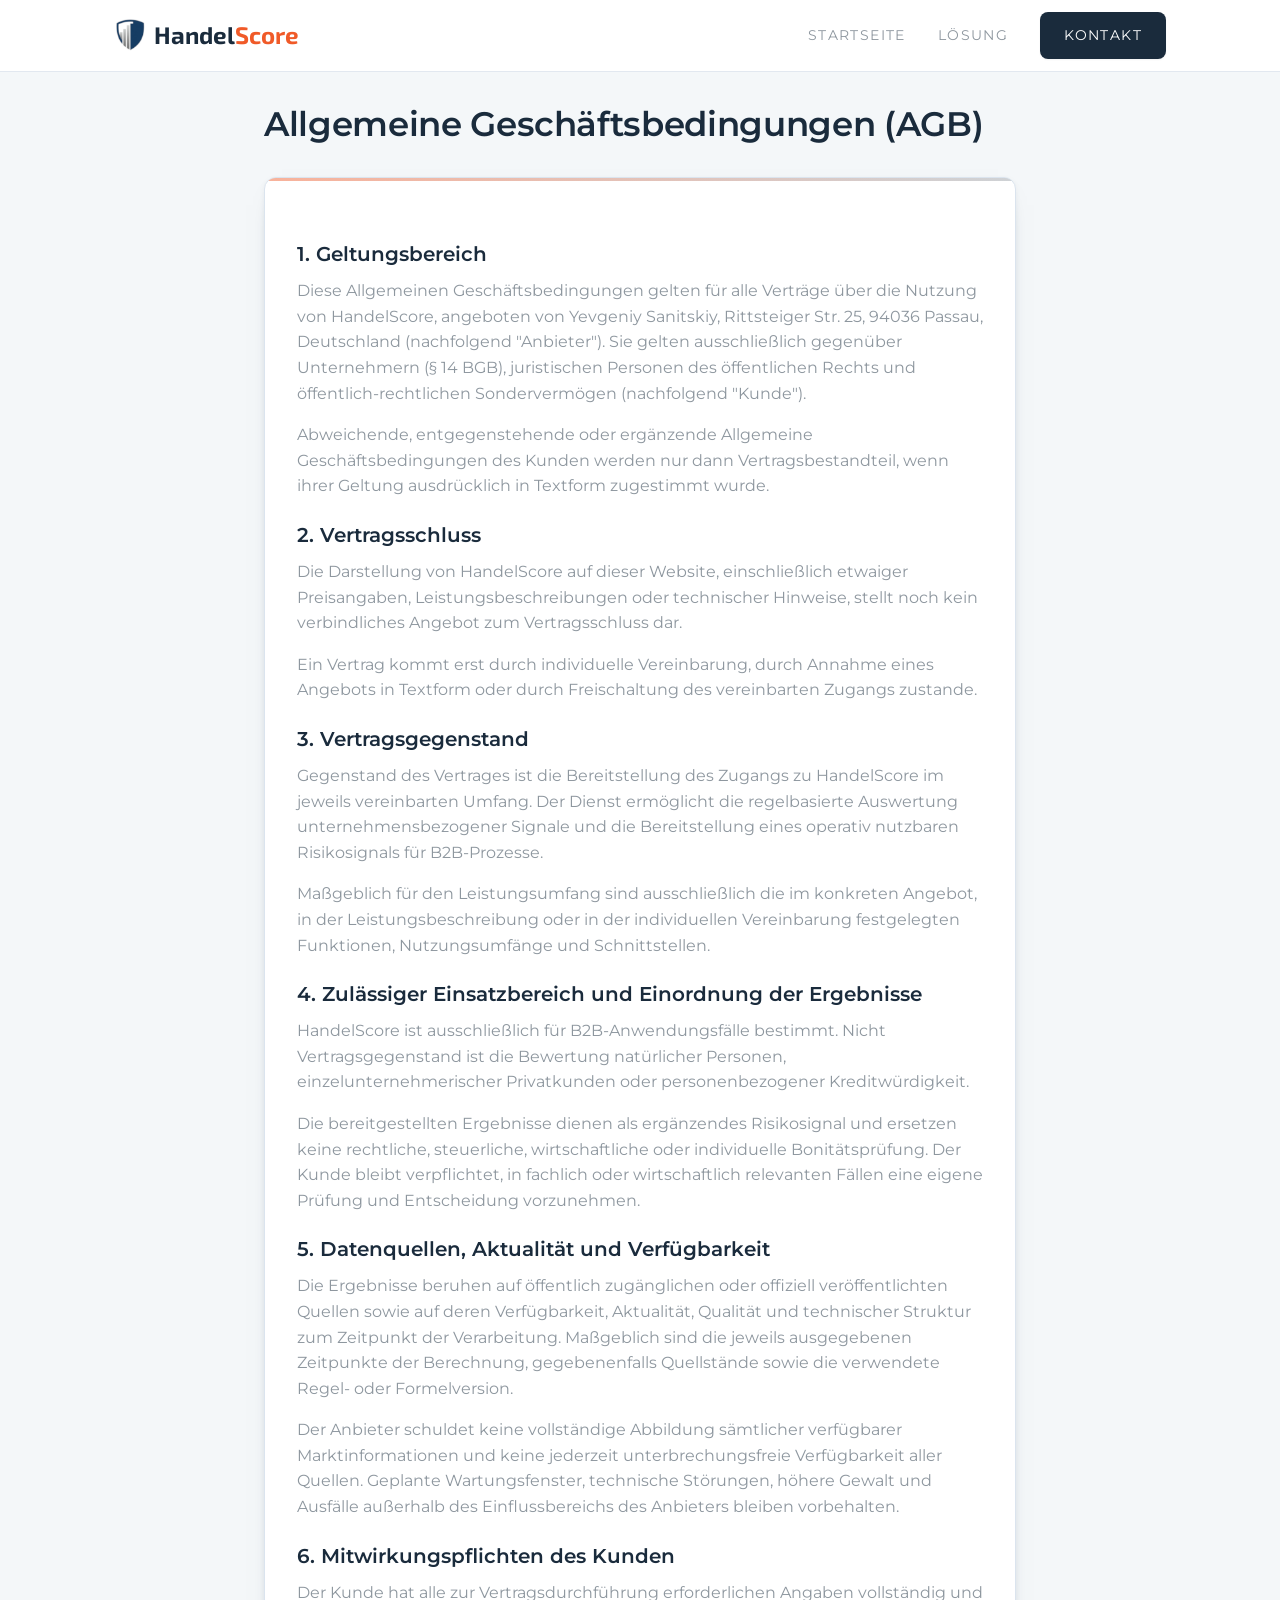
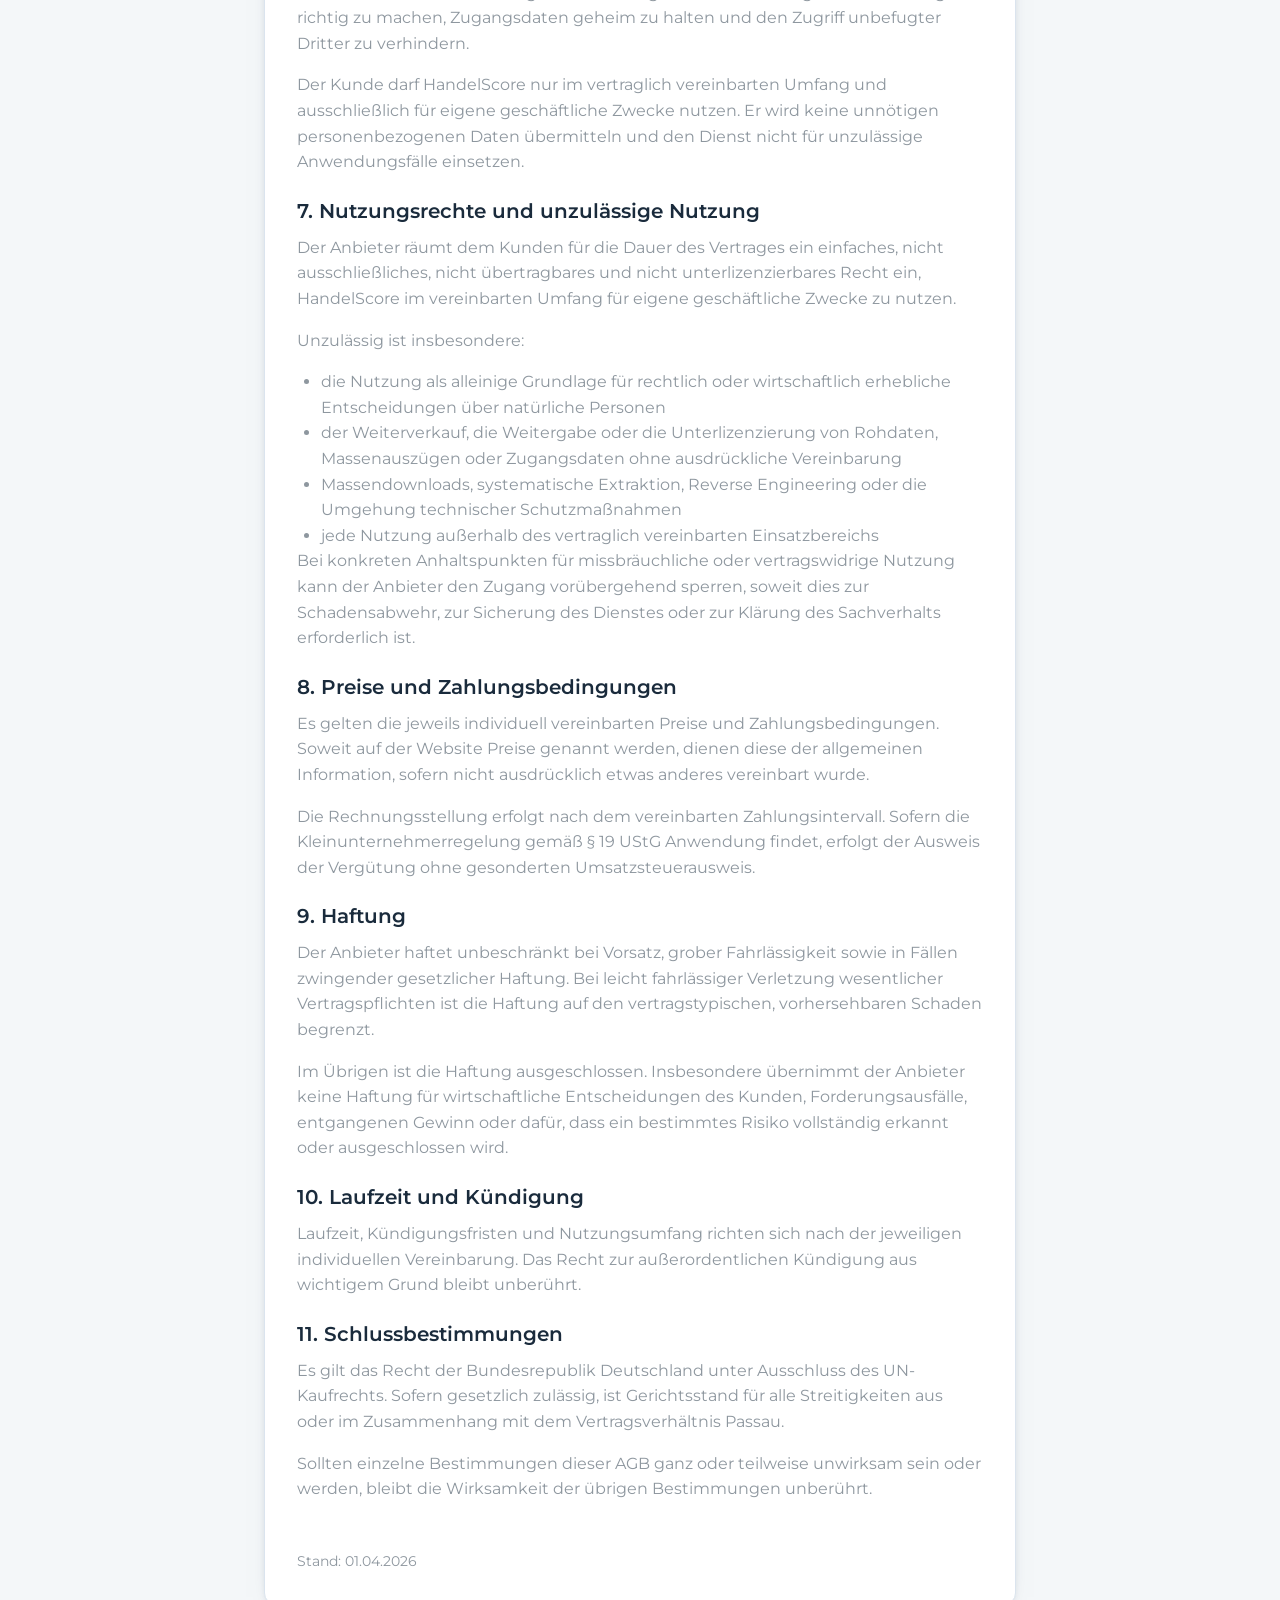
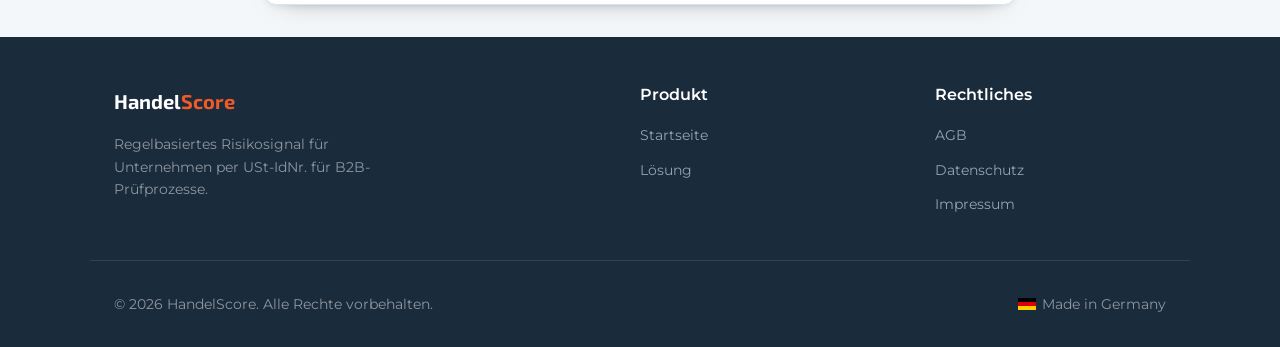
==== commit 9723f843: "Update AGB, Impressum, and Datenschutz for clarity and compliance - Refined structure and terminolog" ====
--- a/agb.html
+++ b/agb.html
@@ -1,4 +1,4 @@
-﻿<!DOCTYPE html>
+<!DOCTYPE html>
 <html lang="de-DE">
 
 <head>
@@ -17,86 +17,92 @@
         <h1 style="margin-bottom: 2rem; font-size: clamp(1.65rem, 1.9vw + 0.95rem, 2.15rem);">Allgemeine Geschäftsbedingungen (AGB)</h1>
 
         <div class="card" style="padding: 2rem; background: var(--bg-surface);">
+            <h3 style="margin-top: 2rem;">1. Geltungsbereich</h3>
+            <p>Diese Allgemeinen Geschäftsbedingungen gelten für alle Verträge über die Nutzung von HandelScore,
+                angeboten von Yevgeniy Sanitskiy, Rittsteiger Str. 25, 94036 Passau, Deutschland (nachfolgend
+                "Anbieter"). Sie gelten ausschließlich gegenüber Unternehmern (§ 14 BGB), juristischen Personen des
+                öffentlichen Rechts und öffentlich-rechtlichen Sondervermögen (nachfolgend "Kunde").</p>
+            <p>Abweichende, entgegenstehende oder ergänzende Allgemeine Geschäftsbedingungen des Kunden werden nur dann
+                Vertragsbestandteil, wenn ihrer Geltung ausdrücklich in Textform zugestimmt wurde.</p>
 
-            <h3 style="margin-top: 2rem;">1. Geltungsbereich</h3>
-            <p>Diese Allgemeinen Geschäftsbedingungen (AGB) gelten für alle Verträge über die Nutzung der Dienste von
-                Yevgeniy Sanitskiy, Rittsteiger Str. 25, 94036 Passau, Deutschland (nachfolgend "Anbieter"), die mit Unternehmern (§ 14 BGB), juristischen
-                Personen des öffentlichen Rechts oder öffentlich-rechtlichen Sondervermögen (nachfolgend "Kunde")
-                geschlossen werden.</p>
+            <h3 style="margin-top: 1.5rem;">2. Vertragsschluss</h3>
+            <p>Die Darstellung von HandelScore auf dieser Website, einschließlich etwaiger Preisangaben,
+                Leistungsbeschreibungen oder technischer Hinweise, stellt noch kein verbindliches Angebot zum
+                Vertragsschluss dar.</p>
+            <p>Ein Vertrag kommt erst durch individuelle Vereinbarung, durch Annahme eines Angebots in Textform oder
+                durch Freischaltung des vereinbarten Zugangs zustande.</p>
 
-            <h3 style="margin-top: 1.5rem;">2. Vertragsgegenstand und zulässiger Einsatzbereich</h3>
-            <p>Gegenstand des Vertrages ist die Bereitstellung des Zugangs zu "HandelScore". Der Dienst ermöglicht die
-                regelbasierte Bewertung von in Deutschland registrierten Unternehmen und sonstigen juristischen
-                Personen anhand der Umsatzsteuer-Identifikationsnummer (USt-IdNr.) und weiterer unternehmensbezogener
-                Identifikatoren, soweit diese vertraglich vorgesehen sind.</p>
+            <h3 style="margin-top: 1.5rem;">3. Vertragsgegenstand</h3>
+            <p>Gegenstand des Vertrages ist die Bereitstellung des Zugangs zu HandelScore im jeweils vereinbarten
+                Umfang. Der Dienst ermöglicht die regelbasierte Auswertung unternehmensbezogener Signale und die
+                Bereitstellung eines operativ nutzbaren Risikosignals für B2B-Prozesse.</p>
+            <p>Maßgeblich für den Leistungsumfang sind ausschließlich die im konkreten Angebot, in der
+                Leistungsbeschreibung oder in der individuellen Vereinbarung festgelegten Funktionen, Nutzungsumfänge
+                und Schnittstellen.</p>
+
+            <h3 style="margin-top: 1.5rem;">4. Zulässiger Einsatzbereich und Einordnung der Ergebnisse</h3>
             <p>HandelScore ist ausschließlich für B2B-Anwendungsfälle bestimmt. Nicht Vertragsgegenstand ist die
-                Bewertung natürlicher Personen, Einzelunternehmer oder personenbezogener Kreditwürdigkeit. Der Anbieter
-                trifft keine geschäftliche Entscheidung für den Kunden und gibt insbesondere keine verbindliche
-                Bonitäts-, Compliance-, Rechts- oder Steuerberatung.</p>
+                Bewertung natürlicher Personen, einzelunternehmerischer Privatkunden oder personenbezogener
+                Kreditwürdigkeit.</p>
+            <p>Die bereitgestellten Ergebnisse dienen als ergänzendes Risikosignal und ersetzen keine rechtliche,
+                steuerliche, wirtschaftliche oder individuelle Bonitätsprüfung. Der Kunde bleibt verpflichtet, in
+                fachlich oder wirtschaftlich relevanten Fällen eine eigene Prüfung und Entscheidung vorzunehmen.</p>
 
-            <h3 style="margin-top: 1.5rem;">3. Einordnung der Ergebnisse</h3>
-            <p>Die Bewertungen beruhen auf einer deterministischen, versionierten und nachvollziehbaren Verarbeitung
-                verfügbarer Informationen. Sie stellen ein ergänzendes Risikosignal und keine alleinige
-                Entscheidungsgrundlage dar. Der Kunde bleibt verpflichtet, in materiell relevanten Fällen eine eigene
-                Prüfung nach seinen internen Richtlinien durchzuführen.</p>
+            <h3 style="margin-top: 1.5rem;">5. Datenquellen, Aktualität und Verfügbarkeit</h3>
+            <p>Die Ergebnisse beruhen auf öffentlich zugänglichen oder offiziell veröffentlichten Quellen sowie auf
+                deren Verfügbarkeit, Aktualität, Qualität und technischer Struktur zum Zeitpunkt der Verarbeitung.
+                Maßgeblich sind die jeweils ausgegebenen Zeitpunkte der Berechnung, gegebenenfalls Quellstände sowie
+                die verwendete Regel- oder Formelversion.</p>
+            <p>Der Anbieter schuldet keine vollständige Abbildung sämtlicher verfügbarer Marktinformationen und keine
+                jederzeit unterbrechungsfreie Verfügbarkeit aller Quellen. Geplante Wartungsfenster, technische
+                Störungen, höhere Gewalt und Ausfälle außerhalb des Einflussbereichs des Anbieters bleiben vorbehalten.</p>
 
-            <h3 style="margin-top: 1.5rem;">4. Datenquellen, Aktualität und Vollständigkeit</h3>
-            <p>Die Ergebnisse basieren auf öffentlich zugänglichen oder offiziell veröffentlichten Quellen und auf
-                deren Verfügbarkeit, Qualität, Aktualität und Struktur zum Zeitpunkt der Verarbeitung. Maßgeblich sind
-                die jeweils ausgegebenen Zeitpunkte der Berechnung, des Quellsnapshots sowie die verwendete
-                Formelversion.</p>
-            <p>Der Anbieter schuldet keine vollständige Abbildung sämtlicher am Markt verfügbaren Informationen und
-                übernimmt keine Gewähr dafür, dass veröffentlichte Quellen jederzeit vollständig, fehlerfrei oder
-                unterbrechungsfrei verfügbar sind.</p>
+            <h3 style="margin-top: 1.5rem;">6. Mitwirkungspflichten des Kunden</h3>
+            <p>Der Kunde hat alle zur Vertragsdurchführung erforderlichen Angaben vollständig und richtig zu machen,
+                Zugangsdaten geheim zu halten und den Zugriff unbefugter Dritter zu verhindern.</p>
+            <p>Der Kunde darf HandelScore nur im vertraglich vereinbarten Umfang und ausschließlich für eigene
+                geschäftliche Zwecke nutzen. Er wird keine unnötigen personenbezogenen Daten übermitteln und den Dienst
+                nicht für unzulässige Anwendungsfälle einsetzen.</p>
 
-            <h3 style="margin-top: 1.5rem;">5. Mitwirkungspflichten des Kunden</h3>
-            <p>Der Kunde ist verpflichtet, Zugangsdaten geheim zu halten und vor dem Zugriff unbefugter Dritter zu
-                schützen. Der Dienst darf nur im vertraglich vereinbarten Umfang und für eigene geschäftliche Zwecke
-                genutzt werden.</p>
-            <p>Der Kunde darf nur solche Anfragen stellen, die vom vereinbarten Einsatzbereich erfasst sind. Er wird
-                keine unnötigen personenbezogenen Daten übermitteln und den Dienst nicht zur Bewertung natürlicher
-                Personen oder Einzelunternehmer einsetzen. Erkennt der Kunde, dass eine Anfrage außerhalb des
-                zulässigen Anwendungsbereichs liegt, hat er diese zu unterlassen.</p>
-
-            <h3 style="margin-top: 1.5rem;">6. Unzulässige Nutzung</h3>
+            <h3 style="margin-top: 1.5rem;">7. Nutzungsrechte und unzulässige Nutzung</h3>
+            <p>Der Anbieter räumt dem Kunden für die Dauer des Vertrages ein einfaches, nicht ausschließliches, nicht
+                übertragbares und nicht unterlizenzierbares Recht ein, HandelScore im vereinbarten Umfang für eigene
+                geschäftliche Zwecke zu nutzen.</p>
             <p>Unzulässig ist insbesondere:</p>
             <ul style="list-style-type: disc; margin-left: 1.5rem; margin-top: 0.5rem; color: var(--text-muted);">
                 <li>die Nutzung als alleinige Grundlage für rechtlich oder wirtschaftlich erhebliche Entscheidungen über natürliche Personen</li>
-                <li>der Weiterverkauf, die Weitergabe oder die Unterlizenzierung von Rohdaten oder Massenauszügen ohne ausdrückliche Vereinbarung</li>
+                <li>der Weiterverkauf, die Weitergabe oder die Unterlizenzierung von Rohdaten, Massenauszügen oder Zugangsdaten ohne ausdrückliche Vereinbarung</li>
                 <li>Massendownloads, systematische Extraktion, Reverse Engineering oder die Umgehung technischer Schutzmaßnahmen</li>
-                <li>die Ableitung personenbeziehbarer Profile oder Erklärungen aus den bereitgestellten Ergebnissen</li>
+                <li>jede Nutzung außerhalb des vertraglich vereinbarten Einsatzbereichs</li>
             </ul>
-
-            <h3 style="margin-top: 1.5rem;">7. Nutzungsrechte, Sperrung und Verfügbarkeit</h3>
-            <p>Der Anbieter räumt dem Kunden für die Dauer des Vertrages ein einfaches, nicht ausschließliches und
-                nicht übertragbares Recht ein, den Dienst für eigene geschäftliche Zwecke zu nutzen. Bei konkreten
-                Anhaltspunkten für missbräuchliche oder vertragswidrige Nutzung kann der Anbieter den Zugang
-                vorübergehend sperren, wenn dies zur Schadensabwehr oder Sicherung des Dienstes erforderlich ist.</p>
-            <p>Der Anbieter stellt den Dienst im Rahmen der vertraglich vereinbarten Verfügbarkeit bereit.
-                Ausgenommen sind insbesondere geplante Wartungsfenster sowie Störungen und Ausfälle, die außerhalb des
-                Einflussbereichs des Anbieters liegen.</p>
+            <p>Bei konkreten Anhaltspunkten für missbräuchliche oder vertragswidrige Nutzung kann der Anbieter den
+                Zugang vorübergehend sperren, soweit dies zur Schadensabwehr, zur Sicherung des Dienstes oder zur
+                Klärung des Sachverhalts erforderlich ist.</p>
 
             <h3 style="margin-top: 1.5rem;">8. Preise und Zahlungsbedingungen</h3>
-            <p>Die Vergütung richtet sich nach dem jeweils vereinbarten oder zum Zeitpunkt des Vertragsschlusses
-                gültigen Preismodell. Die Rechnungsstellung erfolgt nach dem vereinbarten Zahlungsintervall. Alle
-                Preise verstehen sich ohne Ausweis der Umsatzsteuer, sofern die Kleinunternehmerregelung gemäß § 19 UStG Anwendung findet.</p>
+            <p>Es gelten die jeweils individuell vereinbarten Preise und Zahlungsbedingungen. Soweit auf der Website
+                Preise genannt werden, dienen diese der allgemeinen Information, sofern nicht ausdrücklich etwas anderes
+                vereinbart wurde.</p>
+            <p>Die Rechnungsstellung erfolgt nach dem vereinbarten Zahlungsintervall. Sofern die
+                Kleinunternehmerregelung gemäß § 19 UStG Anwendung findet, erfolgt der Ausweis der Vergütung ohne
+                gesonderten Umsatzsteuerausweis.</p>
 
             <h3 style="margin-top: 1.5rem;">9. Haftung</h3>
-            <p>Der Anbieter haftet unbeschränkt bei Vorsatz, grober Fahrlässigkeit sowie in den Fällen gesetzlich
-                zwingender Haftung. Bei leicht fahrlässiger Verletzung wesentlicher Vertragspflichten ist die Haftung
+            <p>Der Anbieter haftet unbeschränkt bei Vorsatz, grober Fahrlässigkeit sowie in Fällen zwingender
+                gesetzlicher Haftung. Bei leicht fahrlässiger Verletzung wesentlicher Vertragspflichten ist die Haftung
                 auf den vertragstypischen, vorhersehbaren Schaden begrenzt.</p>
-            <p>Im Übrigen ist die Haftung ausgeschlossen. HandelScore stellt insbesondere keine Bonitätsauskunft im
-                Sinne einer Auskunftei dar; eine Haftung für wirtschaftliche Entscheidungen des Kunden,
-                Forderungsausfälle oder die vollständige Abwesenheit von Risiken wird nicht übernommen.</p>
+            <p>Im Übrigen ist die Haftung ausgeschlossen. Insbesondere übernimmt der Anbieter keine Haftung für
+                wirtschaftliche Entscheidungen des Kunden, Forderungsausfälle, entgangenen Gewinn oder dafür, dass ein
+                bestimmtes Risiko vollständig erkannt oder ausgeschlossen wird.</p>
 
             <h3 style="margin-top: 1.5rem;">10. Laufzeit und Kündigung</h3>
-            <p>Die Laufzeit und Kündigungsfristen richten sich nach der jeweiligen vertraglichen Vereinbarung. Das
-                Recht zur außerordentlichen Kündigung aus wichtigem Grund bleibt unberührt.</p>
+            <p>Laufzeit, Kündigungsfristen und Nutzungsumfang richten sich nach der jeweiligen individuellen
+                Vereinbarung. Das Recht zur außerordentlichen Kündigung aus wichtigem Grund bleibt unberührt.</p>
 
             <h3 style="margin-top: 1.5rem;">11. Schlussbestimmungen</h3>
             <p>Es gilt das Recht der Bundesrepublik Deutschland unter Ausschluss des UN-Kaufrechts. Sofern gesetzlich
                 zulässig, ist Gerichtsstand für alle Streitigkeiten aus oder im Zusammenhang mit dem Vertragsverhältnis
-                der Sitz des Anbieters.</p>
+                Passau.</p>
             <p>Sollten einzelne Bestimmungen dieser AGB ganz oder teilweise unwirksam sein oder werden, bleibt die
                 Wirksamkeit der übrigen Bestimmungen unberührt.</p>
 
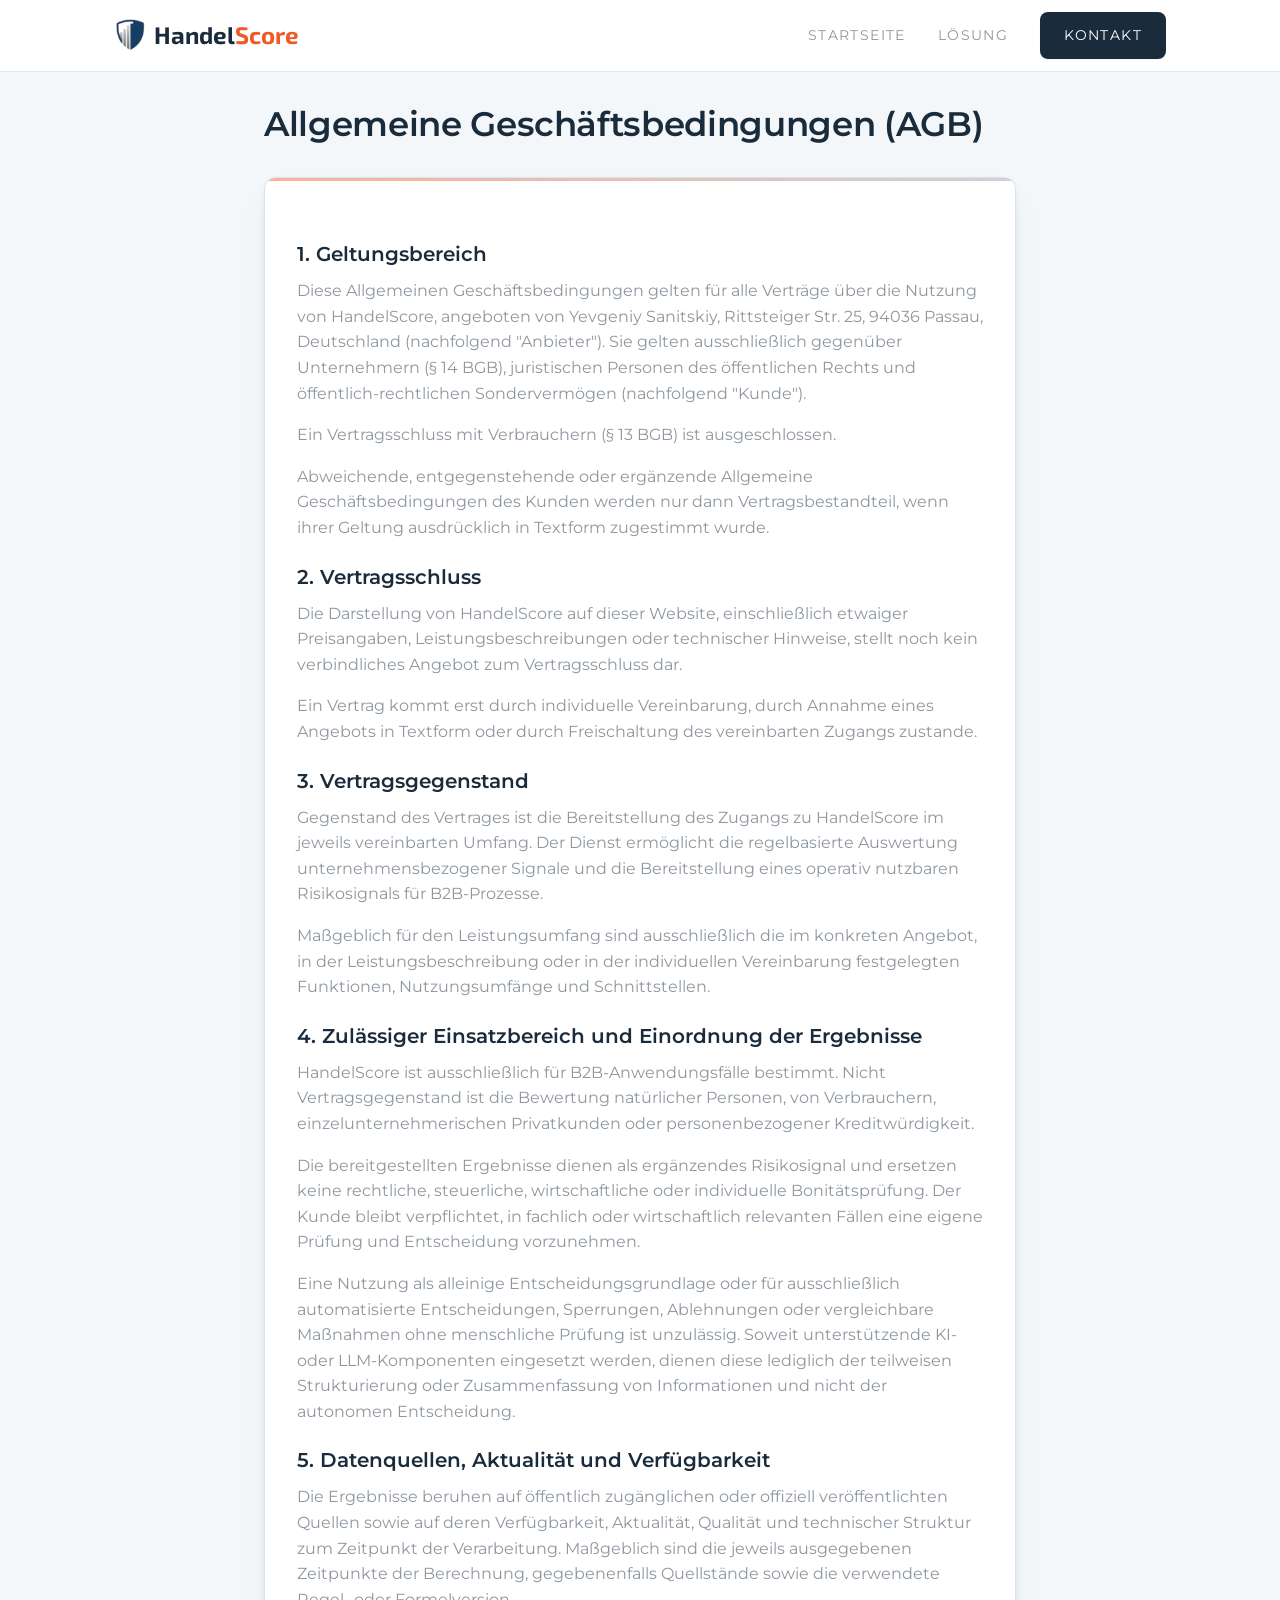
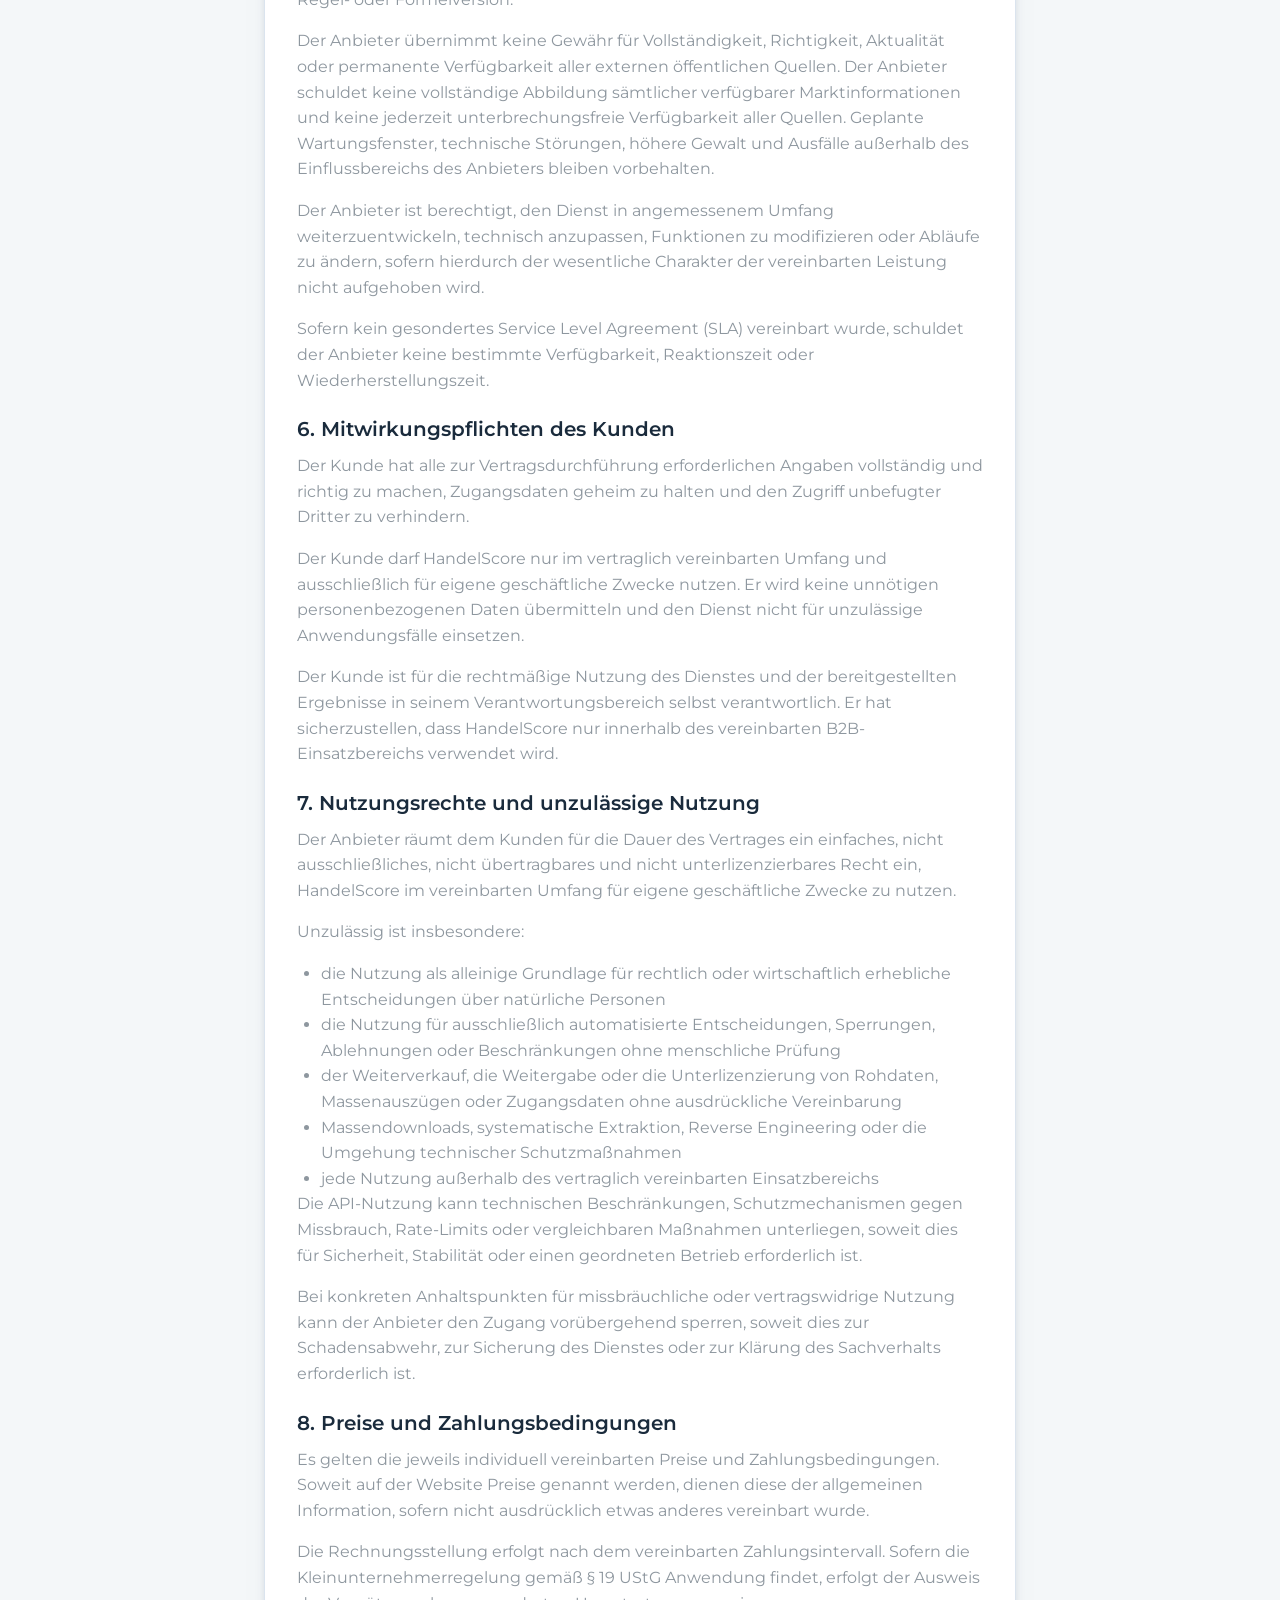
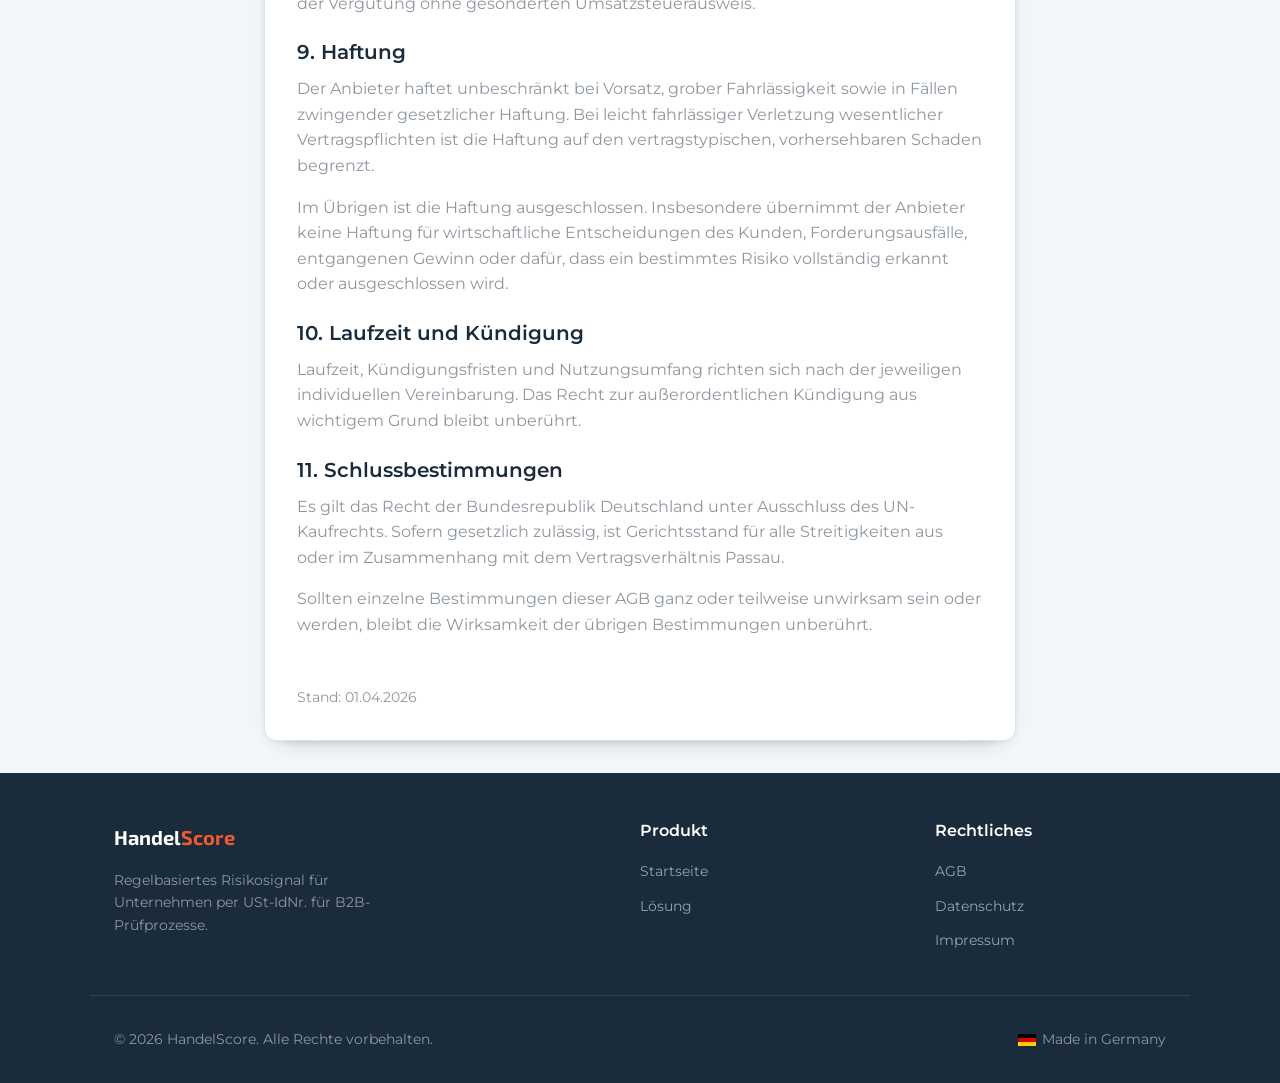
==== commit 262887c5: "Refine content across multiple pages to enhance clarity, consistency, and alignment with risk-based " ====
--- a/agb.html
+++ b/agb.html
@@ -22,6 +22,7 @@
                 angeboten von Yevgeniy Sanitskiy, Rittsteiger Str. 25, 94036 Passau, Deutschland (nachfolgend
                 "Anbieter"). Sie gelten ausschließlich gegenüber Unternehmern (§ 14 BGB), juristischen Personen des
                 öffentlichen Rechts und öffentlich-rechtlichen Sondervermögen (nachfolgend "Kunde").</p>
+            <p>Ein Vertragsschluss mit Verbrauchern (§ 13 BGB) ist ausgeschlossen.</p>
             <p>Abweichende, entgegenstehende oder ergänzende Allgemeine Geschäftsbedingungen des Kunden werden nur dann
                 Vertragsbestandteil, wenn ihrer Geltung ausdrücklich in Textform zugestimmt wurde.</p>
 
@@ -42,20 +43,31 @@
 
             <h3 style="margin-top: 1.5rem;">4. Zulässiger Einsatzbereich und Einordnung der Ergebnisse</h3>
             <p>HandelScore ist ausschließlich für B2B-Anwendungsfälle bestimmt. Nicht Vertragsgegenstand ist die
-                Bewertung natürlicher Personen, einzelunternehmerischer Privatkunden oder personenbezogener
-                Kreditwürdigkeit.</p>
+                Bewertung natürlicher Personen, von Verbrauchern, einzelunternehmerischen Privatkunden oder
+                personenbezogener Kreditwürdigkeit.</p>
             <p>Die bereitgestellten Ergebnisse dienen als ergänzendes Risikosignal und ersetzen keine rechtliche,
                 steuerliche, wirtschaftliche oder individuelle Bonitätsprüfung. Der Kunde bleibt verpflichtet, in
                 fachlich oder wirtschaftlich relevanten Fällen eine eigene Prüfung und Entscheidung vorzunehmen.</p>
+            <p>Eine Nutzung als alleinige Entscheidungsgrundlage oder für ausschließlich automatisierte Entscheidungen,
+                Sperrungen, Ablehnungen oder vergleichbare Maßnahmen ohne menschliche Prüfung ist unzulässig. Soweit
+                unterstützende KI- oder LLM-Komponenten eingesetzt werden, dienen diese lediglich der teilweisen
+                Strukturierung oder Zusammenfassung von Informationen und nicht der autonomen Entscheidung.</p>
 
             <h3 style="margin-top: 1.5rem;">5. Datenquellen, Aktualität und Verfügbarkeit</h3>
             <p>Die Ergebnisse beruhen auf öffentlich zugänglichen oder offiziell veröffentlichten Quellen sowie auf
                 deren Verfügbarkeit, Aktualität, Qualität und technischer Struktur zum Zeitpunkt der Verarbeitung.
                 Maßgeblich sind die jeweils ausgegebenen Zeitpunkte der Berechnung, gegebenenfalls Quellstände sowie
                 die verwendete Regel- oder Formelversion.</p>
-            <p>Der Anbieter schuldet keine vollständige Abbildung sämtlicher verfügbarer Marktinformationen und keine
-                jederzeit unterbrechungsfreie Verfügbarkeit aller Quellen. Geplante Wartungsfenster, technische
-                Störungen, höhere Gewalt und Ausfälle außerhalb des Einflussbereichs des Anbieters bleiben vorbehalten.</p>
+            <p>Der Anbieter übernimmt keine Gewähr für Vollständigkeit, Richtigkeit, Aktualität oder permanente
+                Verfügbarkeit aller externen öffentlichen Quellen. Der Anbieter schuldet keine vollständige Abbildung
+                sämtlicher verfügbarer Marktinformationen und keine jederzeit unterbrechungsfreie Verfügbarkeit aller
+                Quellen. Geplante Wartungsfenster, technische Störungen, höhere Gewalt und Ausfälle außerhalb des
+                Einflussbereichs des Anbieters bleiben vorbehalten.</p>
+            <p>Der Anbieter ist berechtigt, den Dienst in angemessenem Umfang weiterzuentwickeln, technisch anzupassen,
+                Funktionen zu modifizieren oder Abläufe zu ändern, sofern hierdurch der wesentliche Charakter der
+                vereinbarten Leistung nicht aufgehoben wird.</p>
+            <p>Sofern kein gesondertes Service Level Agreement (SLA) vereinbart wurde, schuldet der Anbieter keine
+                bestimmte Verfügbarkeit, Reaktionszeit oder Wiederherstellungszeit.</p>
 
             <h3 style="margin-top: 1.5rem;">6. Mitwirkungspflichten des Kunden</h3>
             <p>Der Kunde hat alle zur Vertragsdurchführung erforderlichen Angaben vollständig und richtig zu machen,
@@ -63,6 +75,9 @@
             <p>Der Kunde darf HandelScore nur im vertraglich vereinbarten Umfang und ausschließlich für eigene
                 geschäftliche Zwecke nutzen. Er wird keine unnötigen personenbezogenen Daten übermitteln und den Dienst
                 nicht für unzulässige Anwendungsfälle einsetzen.</p>
+            <p>Der Kunde ist für die rechtmäßige Nutzung des Dienstes und der bereitgestellten Ergebnisse in seinem
+                Verantwortungsbereich selbst verantwortlich. Er hat sicherzustellen, dass HandelScore nur innerhalb des
+                vereinbarten B2B-Einsatzbereichs verwendet wird.</p>
 
             <h3 style="margin-top: 1.5rem;">7. Nutzungsrechte und unzulässige Nutzung</h3>
             <p>Der Anbieter räumt dem Kunden für die Dauer des Vertrages ein einfaches, nicht ausschließliches, nicht
@@ -71,10 +86,14 @@
             <p>Unzulässig ist insbesondere:</p>
             <ul style="list-style-type: disc; margin-left: 1.5rem; margin-top: 0.5rem; color: var(--text-muted);">
                 <li>die Nutzung als alleinige Grundlage für rechtlich oder wirtschaftlich erhebliche Entscheidungen über natürliche Personen</li>
+                <li>die Nutzung für ausschließlich automatisierte Entscheidungen, Sperrungen, Ablehnungen oder Beschränkungen ohne menschliche Prüfung</li>
                 <li>der Weiterverkauf, die Weitergabe oder die Unterlizenzierung von Rohdaten, Massenauszügen oder Zugangsdaten ohne ausdrückliche Vereinbarung</li>
                 <li>Massendownloads, systematische Extraktion, Reverse Engineering oder die Umgehung technischer Schutzmaßnahmen</li>
                 <li>jede Nutzung außerhalb des vertraglich vereinbarten Einsatzbereichs</li>
             </ul>
+            <p>Die API-Nutzung kann technischen Beschränkungen, Schutzmechanismen gegen Missbrauch, Rate-Limits oder
+                vergleichbaren Maßnahmen unterliegen, soweit dies für Sicherheit, Stabilität oder einen geordneten
+                Betrieb erforderlich ist.</p>
             <p>Bei konkreten Anhaltspunkten für missbräuchliche oder vertragswidrige Nutzung kann der Anbieter den
                 Zugang vorübergehend sperren, soweit dies zur Schadensabwehr, zur Sicherung des Dienstes oder zur
                 Klärung des Sachverhalts erforderlich ist.</p>
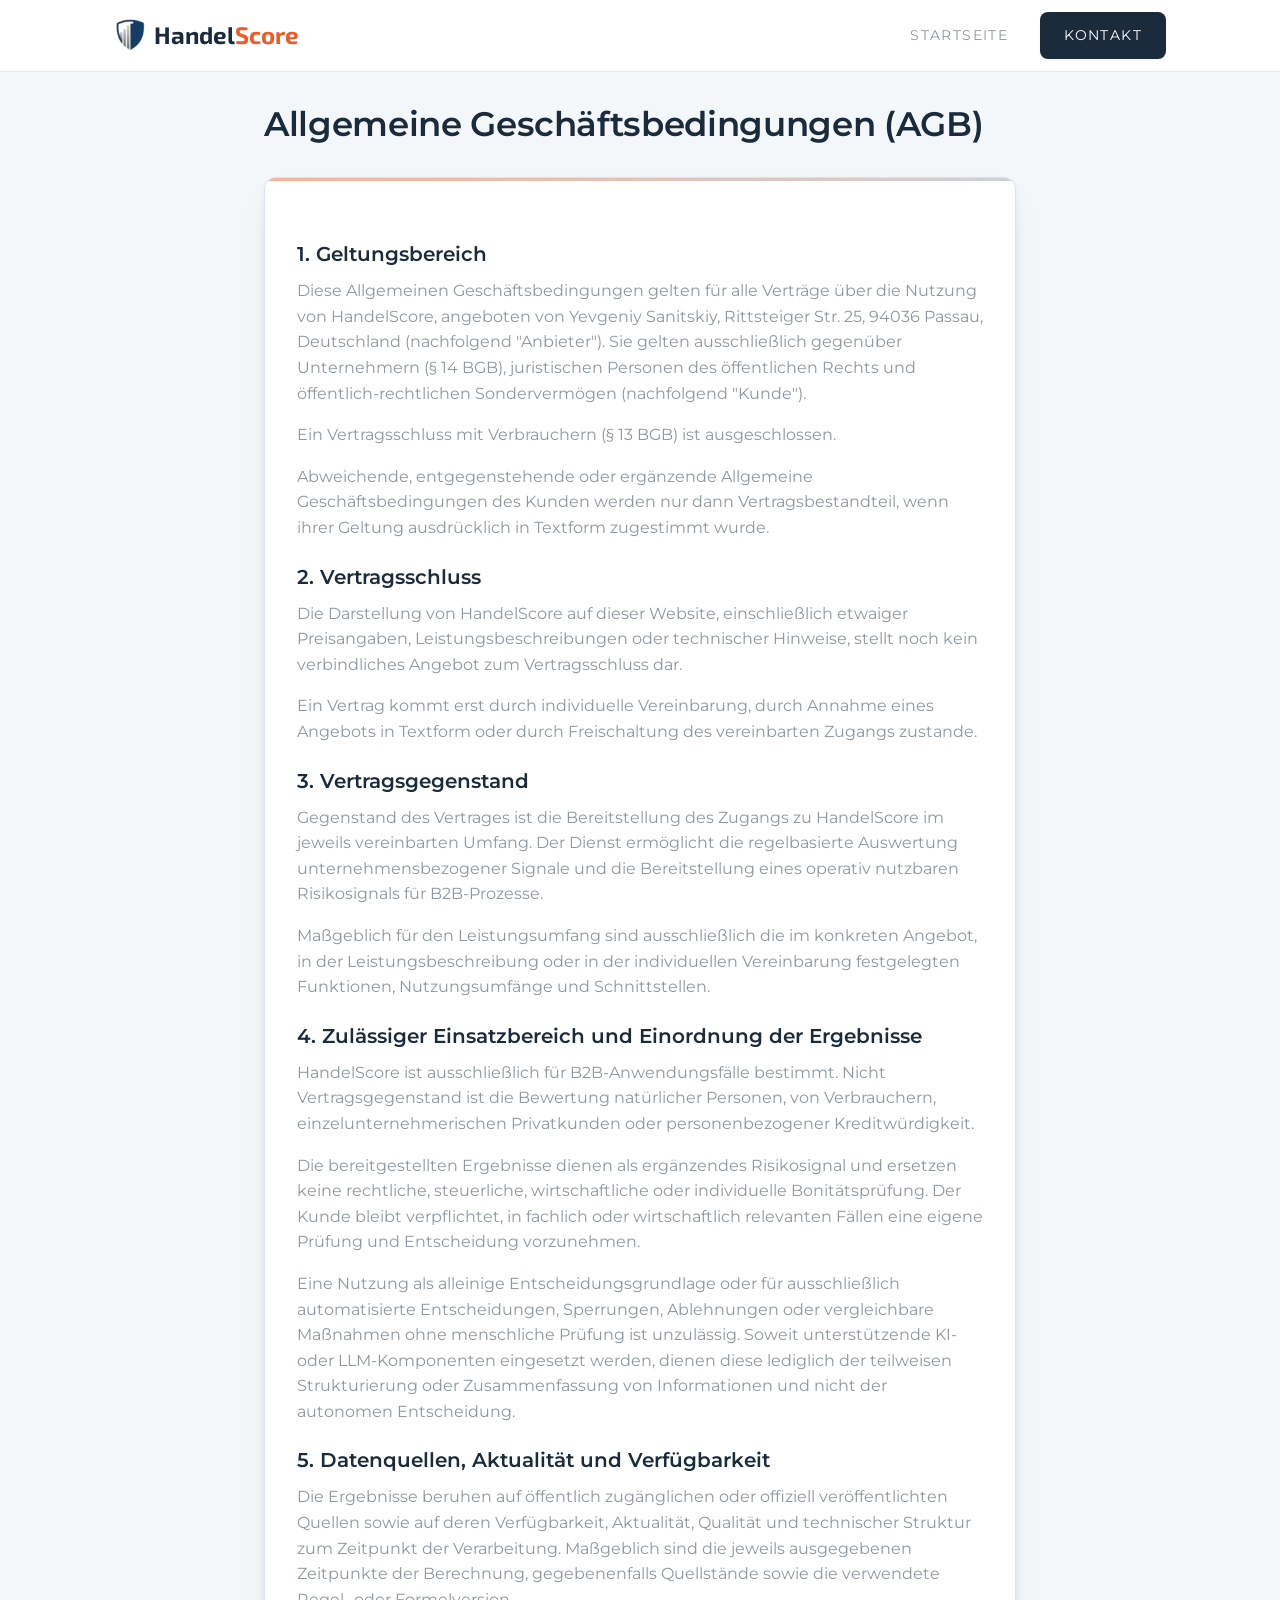
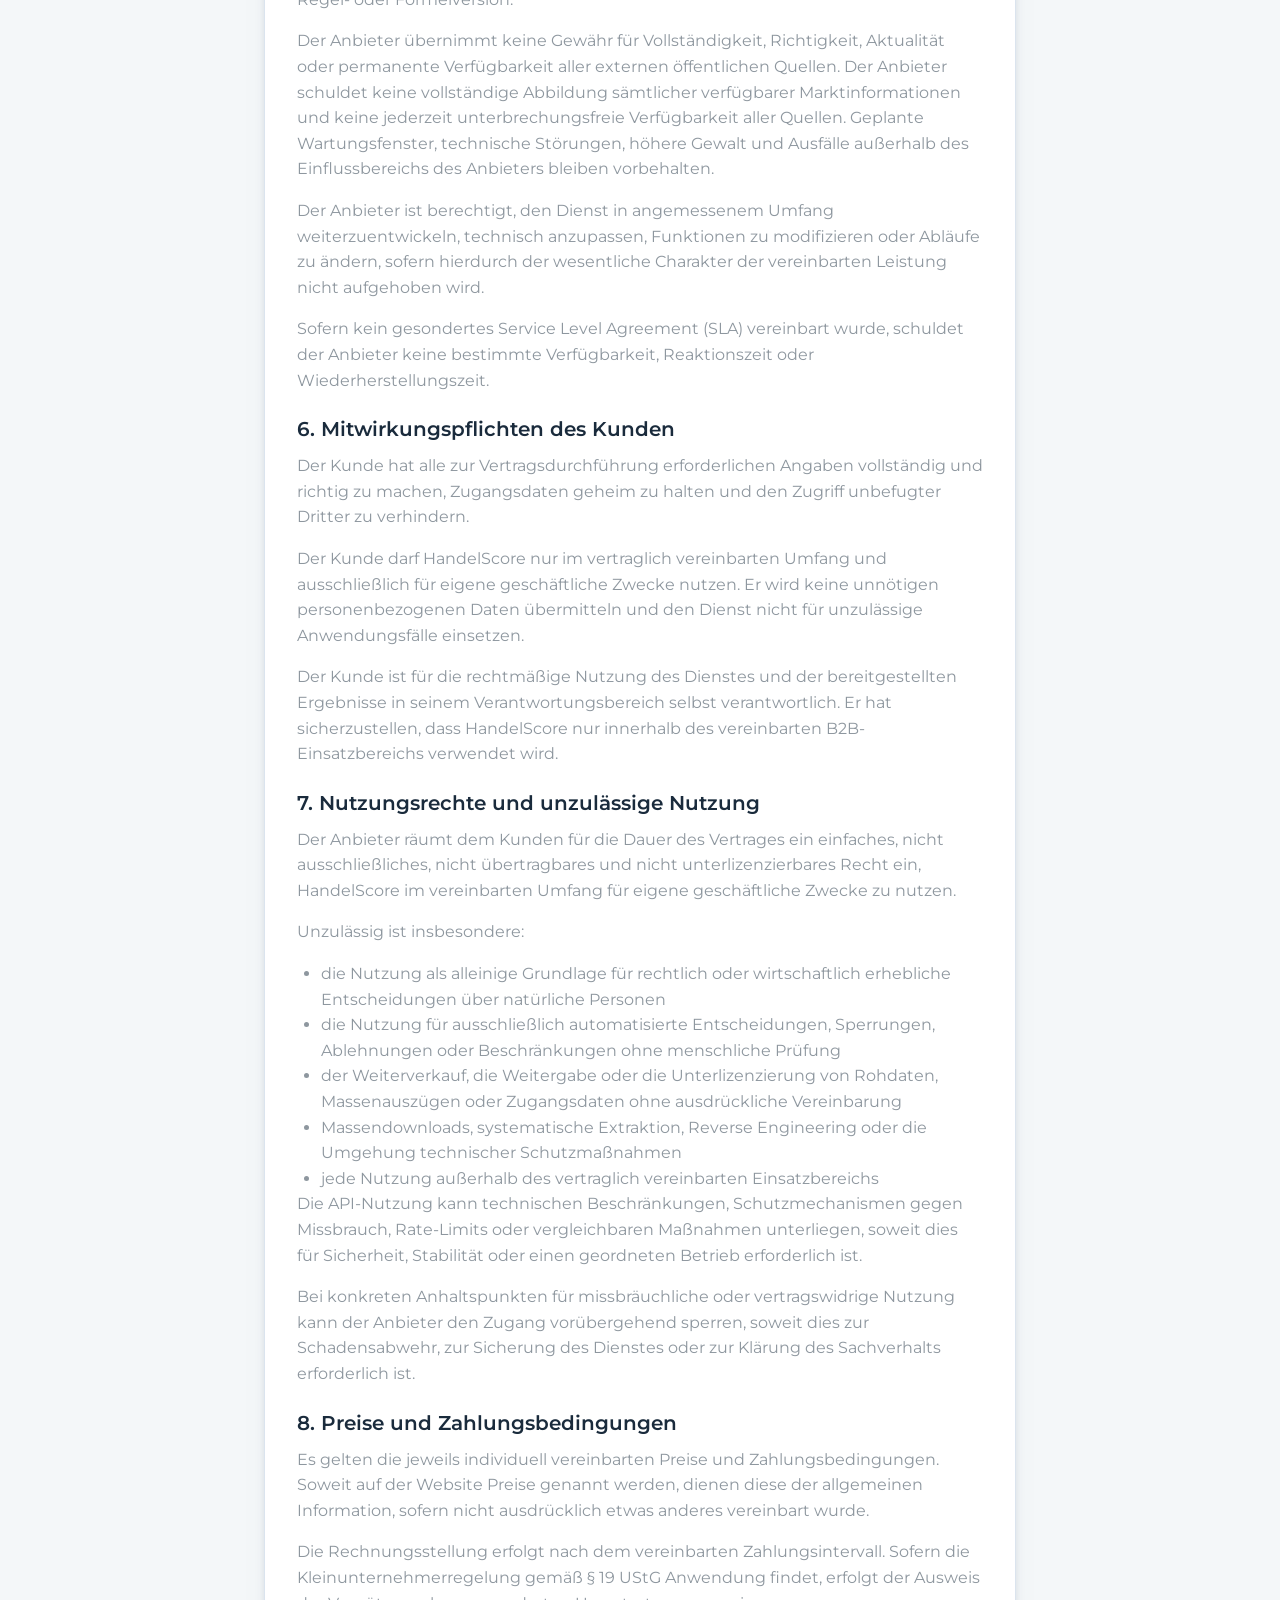
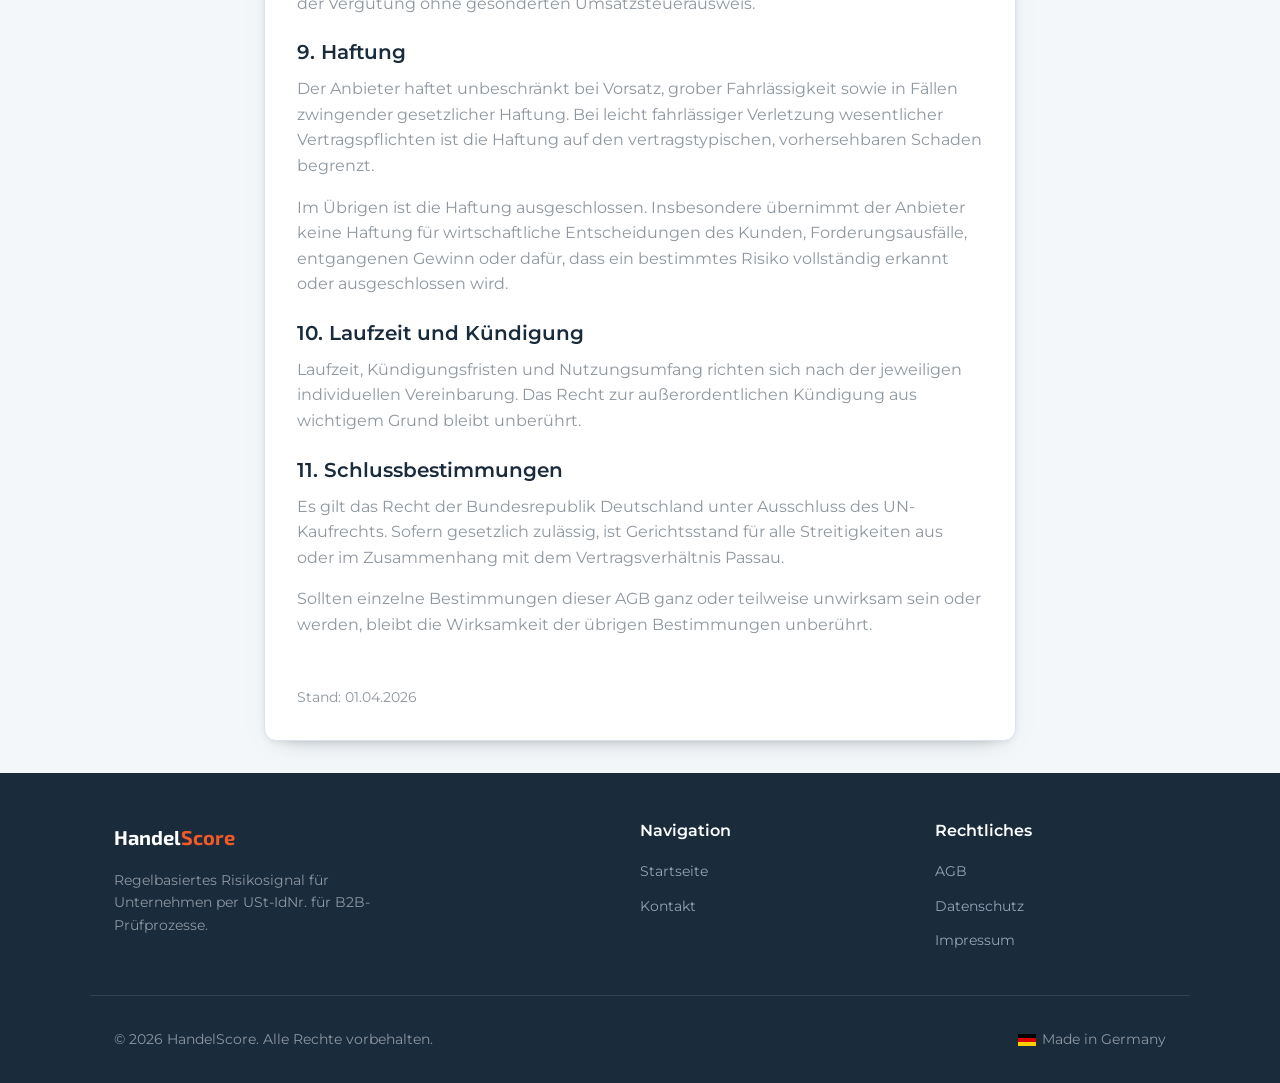
==== commit ef0ff05e: "Update URLs and meta tags for consistency, SEO improvements, and better user experience across pages" ====
--- a/agb.html
+++ b/agb.html
@@ -6,7 +6,9 @@
     <meta name="viewport" content="width=device-width, initial-scale=1.0">
     <title>Allgemeine Geschäftsbedingungen | HandelScore</title>
     <link rel="icon" href="favicon.ico" type="image/x-icon">
-    <meta name="robots" content="noindex, nofollow">
+    <meta name="description" content="Allgemeine Geschäftsbedingungen für die Nutzung von HandelScore im B2B-Bereich.">
+    <meta name="robots" content="noindex, follow">
+    <link rel="canonical" href="https://handelscore.de/agb.html">
     <link rel="stylesheet" href="assets/styles.css">
 </head>
 
--- a/assets/styles.css
+++ b/assets/styles.css
@@ -52,6 +52,8 @@
   --radius-sm: 6px;
   --radius-md: 8px;
   --radius-lg: 12px;
+  --card-padding: 1.5rem;
+  --card-padding-mobile: 1.25rem;
   --shadow-sm: 0 1px 2px 0 rgb(0 0 0 / 0.05);
   --shadow-md: 0 4px 6px -1px rgb(0 0 0 / 0.1), 0 2px 4px -2px rgb(0 0 0 / 0.1);
   --shadow-lg: 0 10px 15px -3px rgb(0 0 0 / 0.1), 0 4px 6px -4px rgb(0 0 0 / 0.1);
@@ -78,6 +80,10 @@
   flex-direction: column;
 }
 
+body.lightbox-open {
+  overflow: hidden;
+}
+
 body > main {
   flex: 1 0 auto;
 }
@@ -141,6 +147,19 @@
 strong {
   color: var(--text-main);
   font-weight: 600;
+}
+
+code {
+  display: inline-block;
+  padding: 0.12rem 0.42rem;
+  border: 1px solid rgba(26, 43, 60, 0.12);
+  border-radius: var(--radius-sm);
+  background: rgba(26, 43, 60, 0.06);
+  color: var(--primary-color);
+  font-family: var(--font-mono);
+  font-size: 0.92em;
+  font-weight: 600;
+  line-height: 1.2;
 }
 
 /* Layout Utilities */
@@ -360,7 +379,7 @@
   background: var(--bg-surface);
   border: 1px solid var(--border-color);
   border-radius: var(--radius-lg);
-  padding: 2rem;
+  padding: var(--card-padding);
   box-shadow: var(--shadow-md);
   position: relative;
   overflow: hidden;
@@ -484,7 +503,7 @@
   background: linear-gradient(180deg, #ffffff 0%, #fbfdff 100%);
   border: 1px solid #dbe4ee;
   border-radius: var(--radius-lg);
-  padding: 2rem;
+  padding: var(--card-padding);
   box-shadow: 0 10px 24px -18px rgb(26 43 60 / 55%), 0 2px 8px -4px rgb(26 43 60 / 18%);
   transition: box-shadow 0.25s ease, border-color 0.25s ease, background 0.25s ease;
 }
@@ -531,6 +550,110 @@
   justify-content: center;
   font-weight: 600;
   font-size: 1rem;
+}
+
+.process-infographic {
+  background:
+    radial-gradient(circle at top right, rgba(240, 90, 40, 0.12), transparent 34%),
+    linear-gradient(180deg, #f7fafc 0%, #eef3f8 100%);
+  border-color: #d5e0eb;
+}
+
+.process-flow-header {
+  margin-bottom: 1.5rem;
+}
+
+.process-flow-header .hero-eyebrow {
+  margin-bottom: 0.85rem;
+}
+
+.process-flow-header h3 {
+  margin-bottom: 0.65rem;
+}
+
+.process-flow-header p {
+  margin-bottom: 0;
+  color: var(--text-main);
+}
+
+.process-flow {
+  display: flex;
+  flex-direction: column;
+  gap: 0.75rem;
+}
+
+.process-node {
+  display: grid;
+  grid-template-columns: auto 1fr;
+  gap: 1rem;
+  align-items: center;
+  padding: var(--card-padding);
+  border: 1px solid #dbe4ee;
+  border-radius: var(--radius-md);
+  background: rgba(255, 255, 255, 0.9);
+  box-shadow: 0 8px 18px -16px rgb(26 43 60 / 45%);
+}
+
+.process-icon {
+  width: 3rem;
+  height: 3rem;
+  border-radius: 0.95rem;
+  background: rgba(240, 90, 40, 0.12);
+  color: var(--accent-color);
+  display: flex;
+  align-items: center;
+  justify-content: center;
+  flex-shrink: 0;
+}
+
+.process-icon svg {
+  width: 1.45rem;
+  height: 1.45rem;
+  fill: none;
+  stroke: currentColor;
+  stroke-width: 1.8;
+  stroke-linecap: round;
+  stroke-linejoin: round;
+}
+
+.process-copy strong {
+  display: block;
+  margin-bottom: 0.2rem;
+  color: var(--primary-color);
+}
+
+.process-copy span {
+  display: block;
+  color: var(--text-muted);
+  font-size: 0.92rem;
+  line-height: 1.5;
+}
+
+.process-connector {
+  position: relative;
+  height: 1.25rem;
+}
+
+.process-connector::before {
+  content: "";
+  position: absolute;
+  left: 50%;
+  top: 0;
+  bottom: 0.25rem;
+  border-left: 1px dashed rgba(26, 43, 60, 0.28);
+  transform: translateX(-50%);
+}
+
+.process-connector::after {
+  content: "";
+  position: absolute;
+  left: 50%;
+  bottom: 0.05rem;
+  width: 0.55rem;
+  height: 0.55rem;
+  border-right: 2px solid var(--accent-color);
+  border-bottom: 2px solid var(--accent-color);
+  transform: translateX(-50%) rotate(45deg);
 }
 
 /* Code Blocks */
@@ -546,6 +669,12 @@
 }
 
 .code-block code {
+  display: inline;
+  padding: 0;
+  border: none;
+  border-radius: 0;
+  background: transparent;
+  color: inherit;
   white-space: pre;
 }
 
@@ -594,6 +723,140 @@
 
 .pricing-grid {
   align-items: stretch;
+}
+
+.screenshot-gallery {
+  display: grid;
+  grid-template-columns: repeat(3, minmax(0, 1fr));
+  gap: 1.5rem;
+}
+
+.screenshot-card {
+  display: block;
+  color: inherit;
+  cursor: zoom-in;
+}
+
+.screenshot-card:hover,
+.screenshot-card:focus-visible {
+  color: inherit;
+}
+
+.screenshot-card figure {
+  height: 100%;
+  background: linear-gradient(180deg, #ffffff 0%, #fbfdff 100%);
+  border: 1px solid #dbe4ee;
+  border-radius: var(--radius-lg);
+  overflow: hidden;
+  box-shadow: 0 10px 24px -18px rgb(26 43 60 / 55%), 0 2px 8px -4px rgb(26 43 60 / 18%);
+  transition: transform 0.2s ease, box-shadow 0.2s ease, border-color 0.2s ease;
+}
+
+.screenshot-card:hover figure,
+.screenshot-card:focus-visible figure {
+  transform: translateY(-3px);
+  border-color: #c7d4e2;
+  box-shadow: 0 14px 30px -20px rgb(26 43 60 / 60%), 0 4px 10px -6px rgb(26 43 60 / 22%);
+}
+
+.screenshot-thumb {
+  width: 100%;
+  aspect-ratio: 4 / 3;
+  object-fit: cover;
+  object-position: top center;
+  border-bottom: 1px solid var(--border-color);
+  background: #eef2f7;
+}
+
+.screenshot-card figcaption {
+  display: flex;
+  flex-direction: column;
+  gap: 0.35rem;
+  padding: var(--card-padding);
+}
+
+.screenshot-card figcaption strong {
+  color: var(--primary-color);
+}
+
+.screenshot-card figcaption span {
+  color: var(--text-muted);
+  font-size: 0.92rem;
+  line-height: 1.5;
+}
+
+.lightbox-overlay {
+  position: fixed;
+  inset: 0;
+  display: none;
+  align-items: center;
+  justify-content: center;
+  padding: 0.75rem;
+  background: rgba(15, 23, 42, 0.78);
+  backdrop-filter: blur(6px);
+  z-index: 1000;
+}
+
+.lightbox-overlay.is-open {
+  display: flex;
+}
+
+.lightbox-dialog {
+  position: relative;
+  width: auto;
+  max-width: calc(100vw - 1.5rem);
+  max-height: calc(100vh - 1.5rem);
+  background: transparent;
+  border-radius: 0;
+  overflow: hidden;
+  box-shadow: none;
+}
+
+.lightbox-close {
+  position: absolute;
+  top: 0.85rem;
+  right: 0.85rem;
+  width: 2.5rem;
+  height: 2.5rem;
+  border: none;
+  border-radius: 999px;
+  background: rgba(26, 43, 60, 0.9);
+  color: #ffffff;
+  font-size: 1.5rem;
+  line-height: 1;
+  cursor: pointer;
+  z-index: 1;
+}
+
+.lightbox-close:hover,
+.lightbox-close:focus-visible {
+  background: var(--accent-color);
+}
+
+.lightbox-figure {
+  position: relative;
+  margin: 0;
+}
+
+.lightbox-image {
+  display: block;
+  width: auto;
+  max-width: calc(100vw - 1.5rem);
+  max-height: calc(100vh - 1.5rem);
+  object-fit: contain;
+  background: transparent;
+  border-radius: var(--radius-md);
+}
+
+.lightbox-caption {
+  position: absolute;
+  left: 0;
+  right: 0;
+  bottom: 0;
+  padding: 1rem 1.25rem 1.1rem;
+  color: #ffffff;
+  background: linear-gradient(180deg, rgba(15, 23, 42, 0) 0%, rgba(15, 23, 42, 0.82) 100%);
+  text-shadow: 0 1px 3px rgba(0, 0, 0, 0.45);
 }
 
 .price-card {
@@ -676,6 +939,10 @@
   color: inherit;
 }
 
+.footer-tagline {
+  max-width: 300px;
+}
+
 .footer-grid {
   display: grid;
   grid-template-columns: 2fr 1fr 1fr;
@@ -787,8 +1054,20 @@
   }
 
   .hero-visual {
-    padding: 1.5rem;
+    padding: var(--card-padding-mobile);
     width: auto;
+  }
+
+  .process-node {
+    grid-template-columns: auto 1fr;
+    gap: 0.8rem;
+    align-items: center;
+    padding: var(--card-padding-mobile);
+  }
+
+  .process-icon {
+    width: 2.75rem;
+    height: 2.75rem;
   }
 
   .hero-points,
@@ -814,7 +1093,11 @@
   }
 
   .card {
-    padding: 1.5rem;
+    padding: var(--card-padding-mobile);
+  }
+
+  .screenshot-card figcaption {
+    padding: var(--card-padding-mobile);
   }
 
   /* Buttons */
@@ -834,16 +1117,98 @@
     font-size: 0.75rem;
   }
 
+  .score-table-wrap {
+    overflow-x: visible;
+    border: none;
+    border-radius: 0;
+    background: transparent;
+    box-shadow: none;
+  }
+
+  .score-table {
+    min-width: 0;
+  }
+
+  .score-table thead {
+    position: absolute;
+    width: 1px;
+    height: 1px;
+    padding: 0;
+    margin: -1px;
+    overflow: hidden;
+    clip: rect(0, 0, 0, 0);
+    white-space: nowrap;
+    border: 0;
+  }
+
+  .score-table,
+  .score-table tbody,
+  .score-table tr,
+  .score-table td {
+    display: block;
+  }
+
+  .score-table tbody {
+    display: grid;
+    gap: 1rem;
+  }
+
+  .score-table tbody tr {
+    border: 1px solid #dbe4ee;
+    border-radius: var(--radius-lg);
+    background: linear-gradient(180deg, #ffffff 0%, #fbfdff 100%);
+    box-shadow: 0 10px 24px -18px rgb(26 43 60 / 55%), 0 2px 8px -4px rgb(26 43 60 / 18%);
+    overflow: hidden;
+  }
+
+  .score-table tbody tr:nth-child(even) {
+    background: linear-gradient(180deg, #ffffff 0%, #fbfdff 100%);
+  }
+
+  .score-table tbody td {
+    display: grid;
+    gap: 0.35rem;
+    padding: 0.9rem 1rem;
+    border-bottom: 1px solid var(--border-color);
+  }
+
+  .score-table tbody tr:last-child td {
+    border-bottom: 1px solid var(--border-color);
+  }
+
+  .score-table tbody tr td:last-child {
+    border-bottom: none;
+  }
+
+  .score-table tbody td::before {
+    content: attr(data-label);
+    color: var(--text-main);
+    font-size: 0.76rem;
+    font-weight: 700;
+    letter-spacing: 0.05em;
+    text-transform: uppercase;
+  }
+
   /* Footer */
   .footer {
     padding: 1.5rem 0 1.5rem;
   }
 
   .footer-grid {
-    grid-template-columns: 1fr;
-    gap: 2rem;
+    grid-template-columns: repeat(2, minmax(0, 1fr));
+    column-gap: 1.5rem;
+    row-gap: 2rem;
     text-align: left;
     margin-bottom: 2rem;
+  }
+
+  .footer-grid > :first-child {
+    grid-column: 1 / -1;
+  }
+
+  .footer-tagline {
+    max-width: none;
+    width: 100%;
   }
 
   .footer-logo {
@@ -910,7 +1275,26 @@
   }
 
   .feature-example-grid,
-  .contact-grid {
+  .contact-grid,
+  .screenshot-gallery {
     gap: 1.5rem;
   }
-}
+
+  .screenshot-gallery {
+    grid-template-columns: 1fr;
+  }
+
+  .lightbox-overlay {
+    padding: 0.5rem;
+  }
+
+  .lightbox-dialog {
+    max-width: calc(100vw - 1rem);
+    max-height: calc(100vh - 1rem);
+  }
+
+  .lightbox-image {
+    max-width: calc(100vw - 1rem);
+    max-height: calc(100vh - 1rem);
+  }
+}
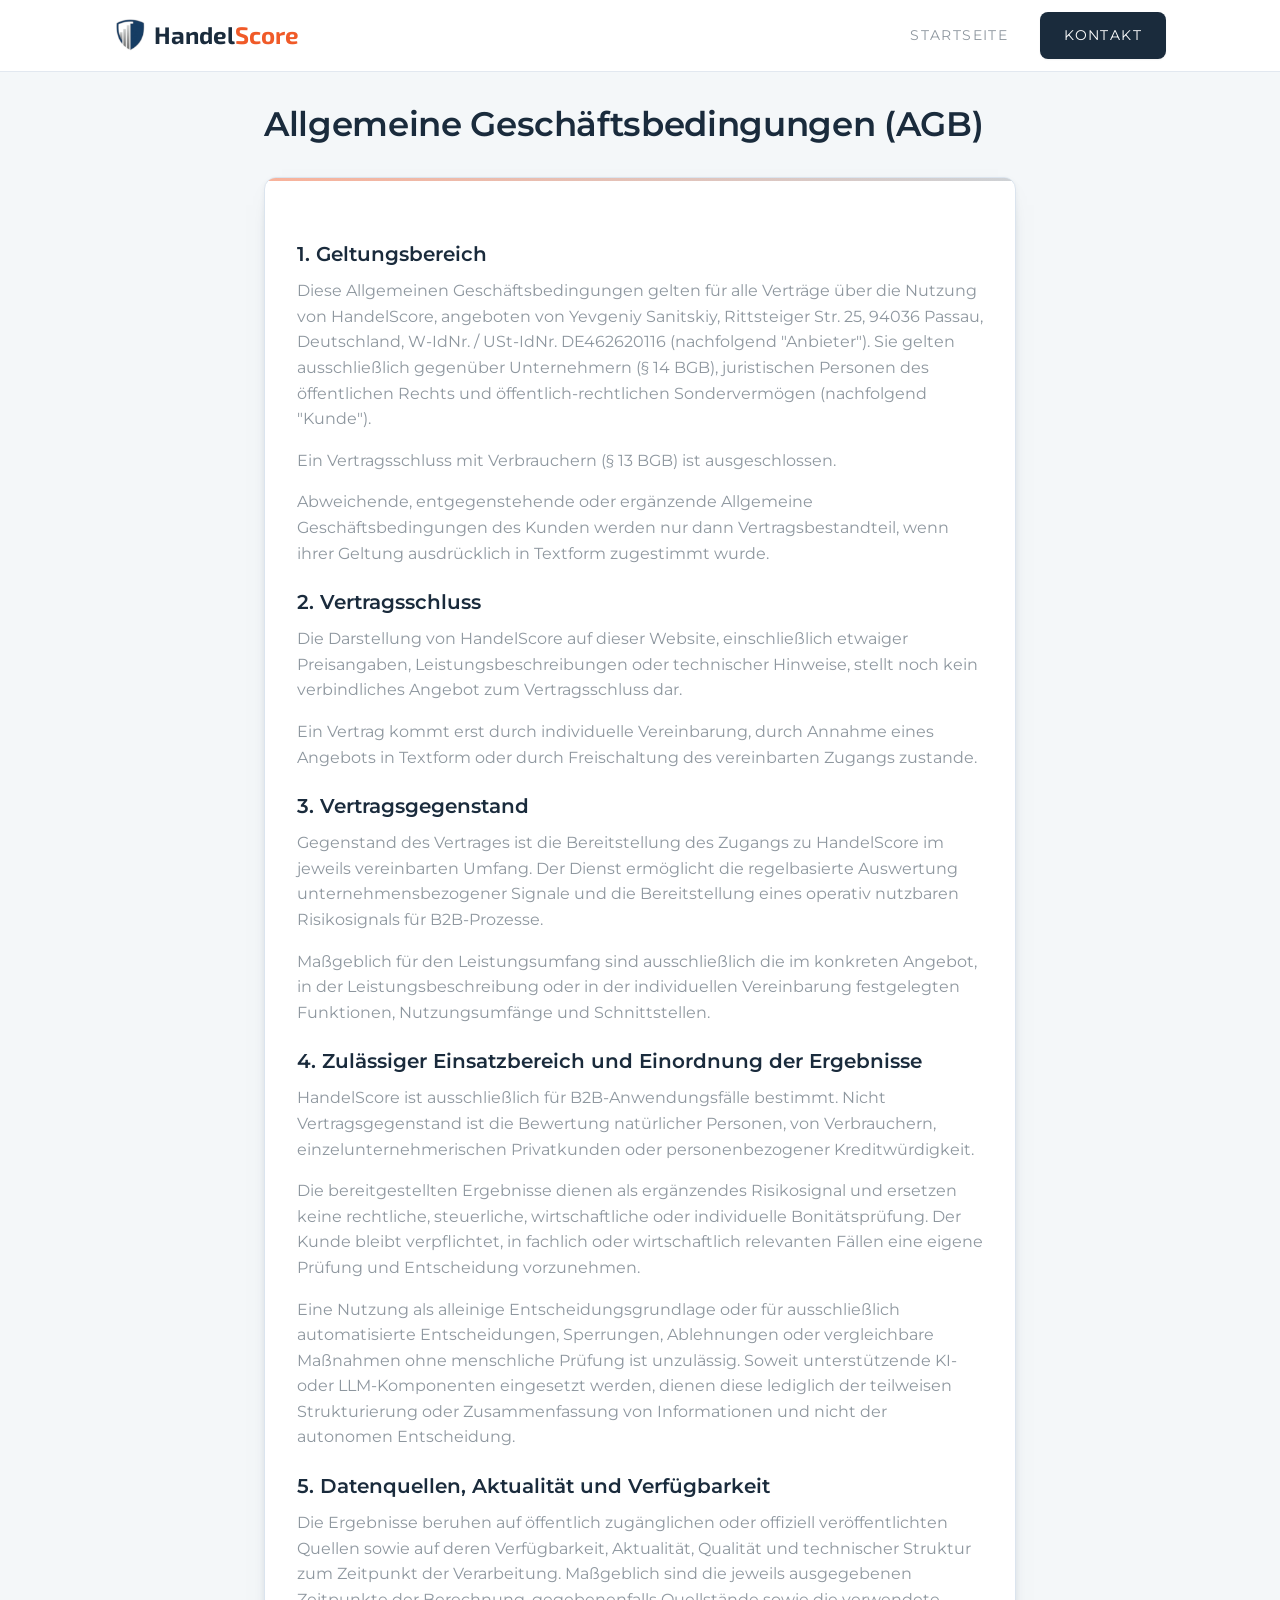
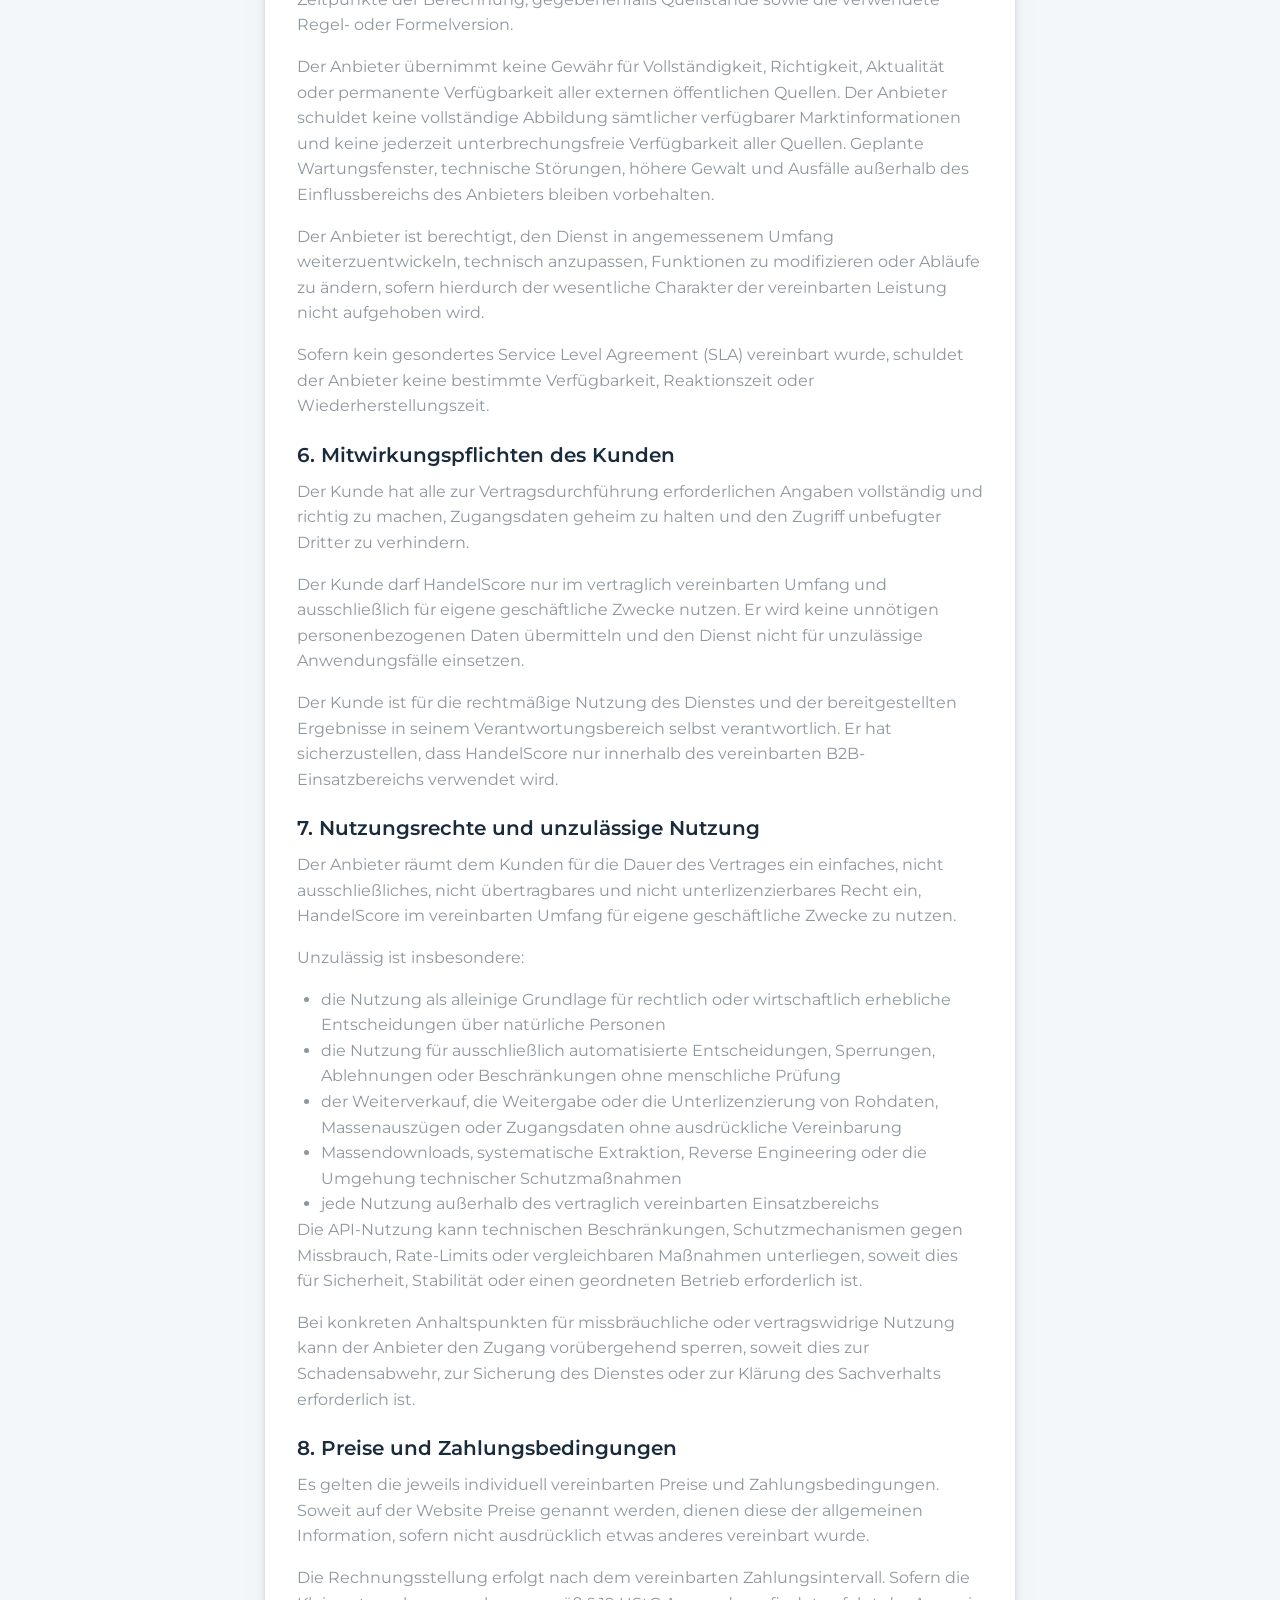
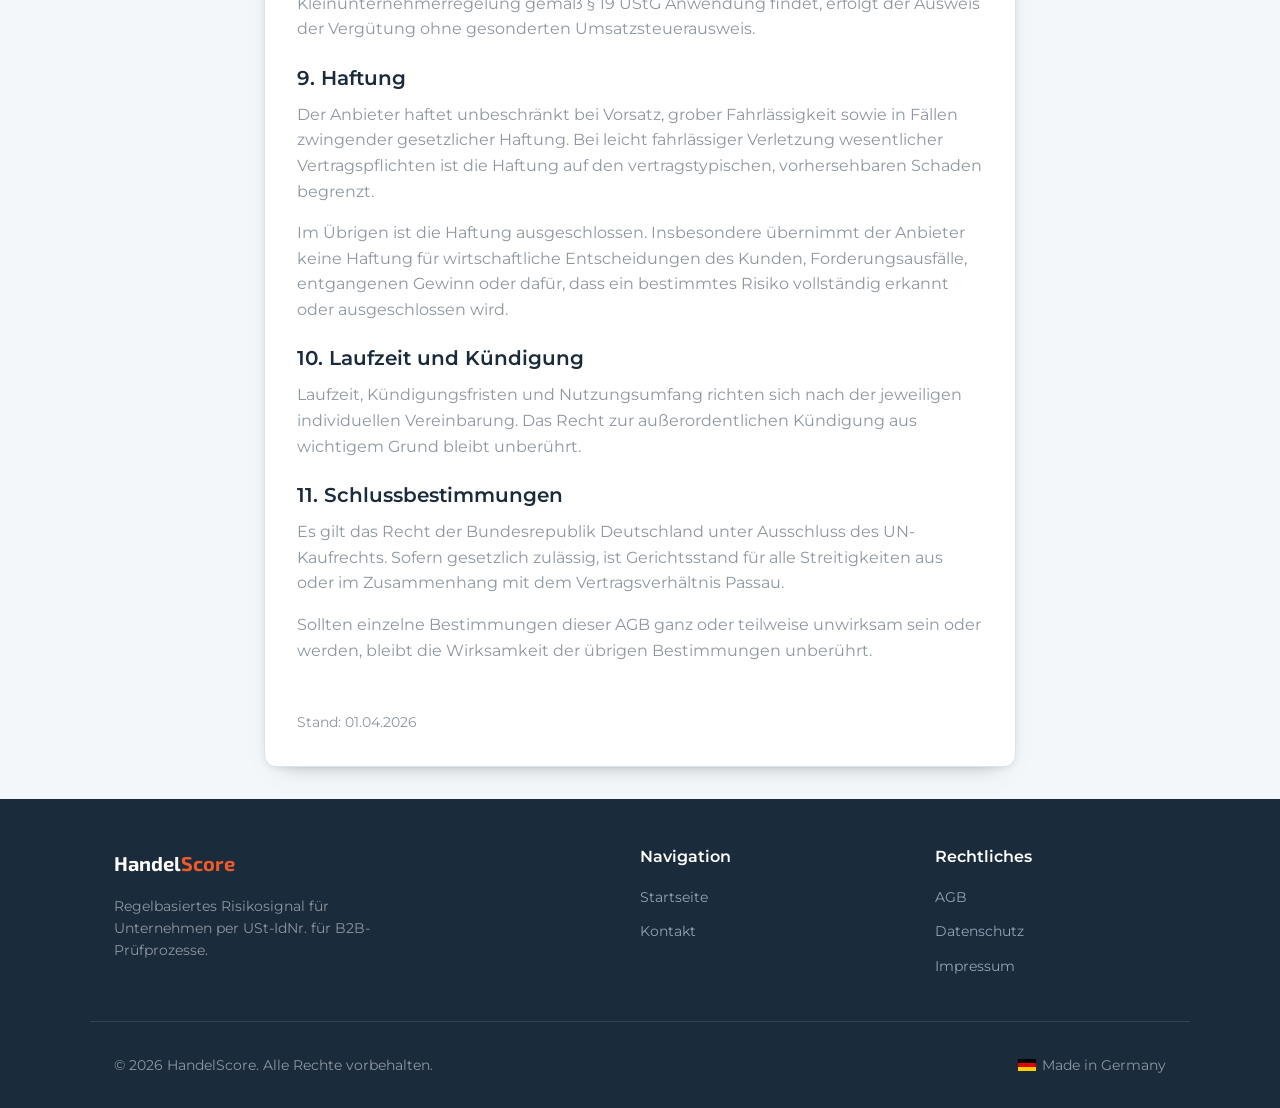
==== commit 3958aaf5: "Add W-IdNr. / USt-IdNr. (DE462620116) across legal and contact pages for compliance and consistency." ====
--- a/agb.html
+++ b/agb.html
@@ -21,9 +21,10 @@
         <div class="card" style="padding: 2rem; background: var(--bg-surface);">
             <h3 style="margin-top: 2rem;">1. Geltungsbereich</h3>
             <p>Diese Allgemeinen Geschäftsbedingungen gelten für alle Verträge über die Nutzung von HandelScore,
-                angeboten von Yevgeniy Sanitskiy, Rittsteiger Str. 25, 94036 Passau, Deutschland (nachfolgend
-                "Anbieter"). Sie gelten ausschließlich gegenüber Unternehmern (§ 14 BGB), juristischen Personen des
-                öffentlichen Rechts und öffentlich-rechtlichen Sondervermögen (nachfolgend "Kunde").</p>
+                angeboten von Yevgeniy Sanitskiy, Rittsteiger Str. 25, 94036 Passau, Deutschland,
+                W-IdNr. / USt-IdNr. DE462620116 (nachfolgend "Anbieter"). Sie gelten ausschließlich gegenüber
+                Unternehmern (§ 14 BGB), juristischen Personen des öffentlichen Rechts und öffentlich-rechtlichen
+                Sondervermögen (nachfolgend "Kunde").</p>
             <p>Ein Vertragsschluss mit Verbrauchern (§ 13 BGB) ist ausgeschlossen.</p>
             <p>Abweichende, entgegenstehende oder ergänzende Allgemeine Geschäftsbedingungen des Kunden werden nur dann
                 Vertragsbestandteil, wenn ihrer Geltung ausdrücklich in Textform zugestimmt wurde.</p>
--- a/assets/styles.css
+++ b/assets/styles.css
@@ -492,7 +492,6 @@
   color: var(--text-main);
 }
 
-.feature-example-grid,
 .contact-grid {
   gap: 4rem;
 }
@@ -1274,7 +1273,6 @@
     text-align: center;
   }
 
-  .feature-example-grid,
   .contact-grid,
   .screenshot-gallery {
     gap: 1.5rem;
